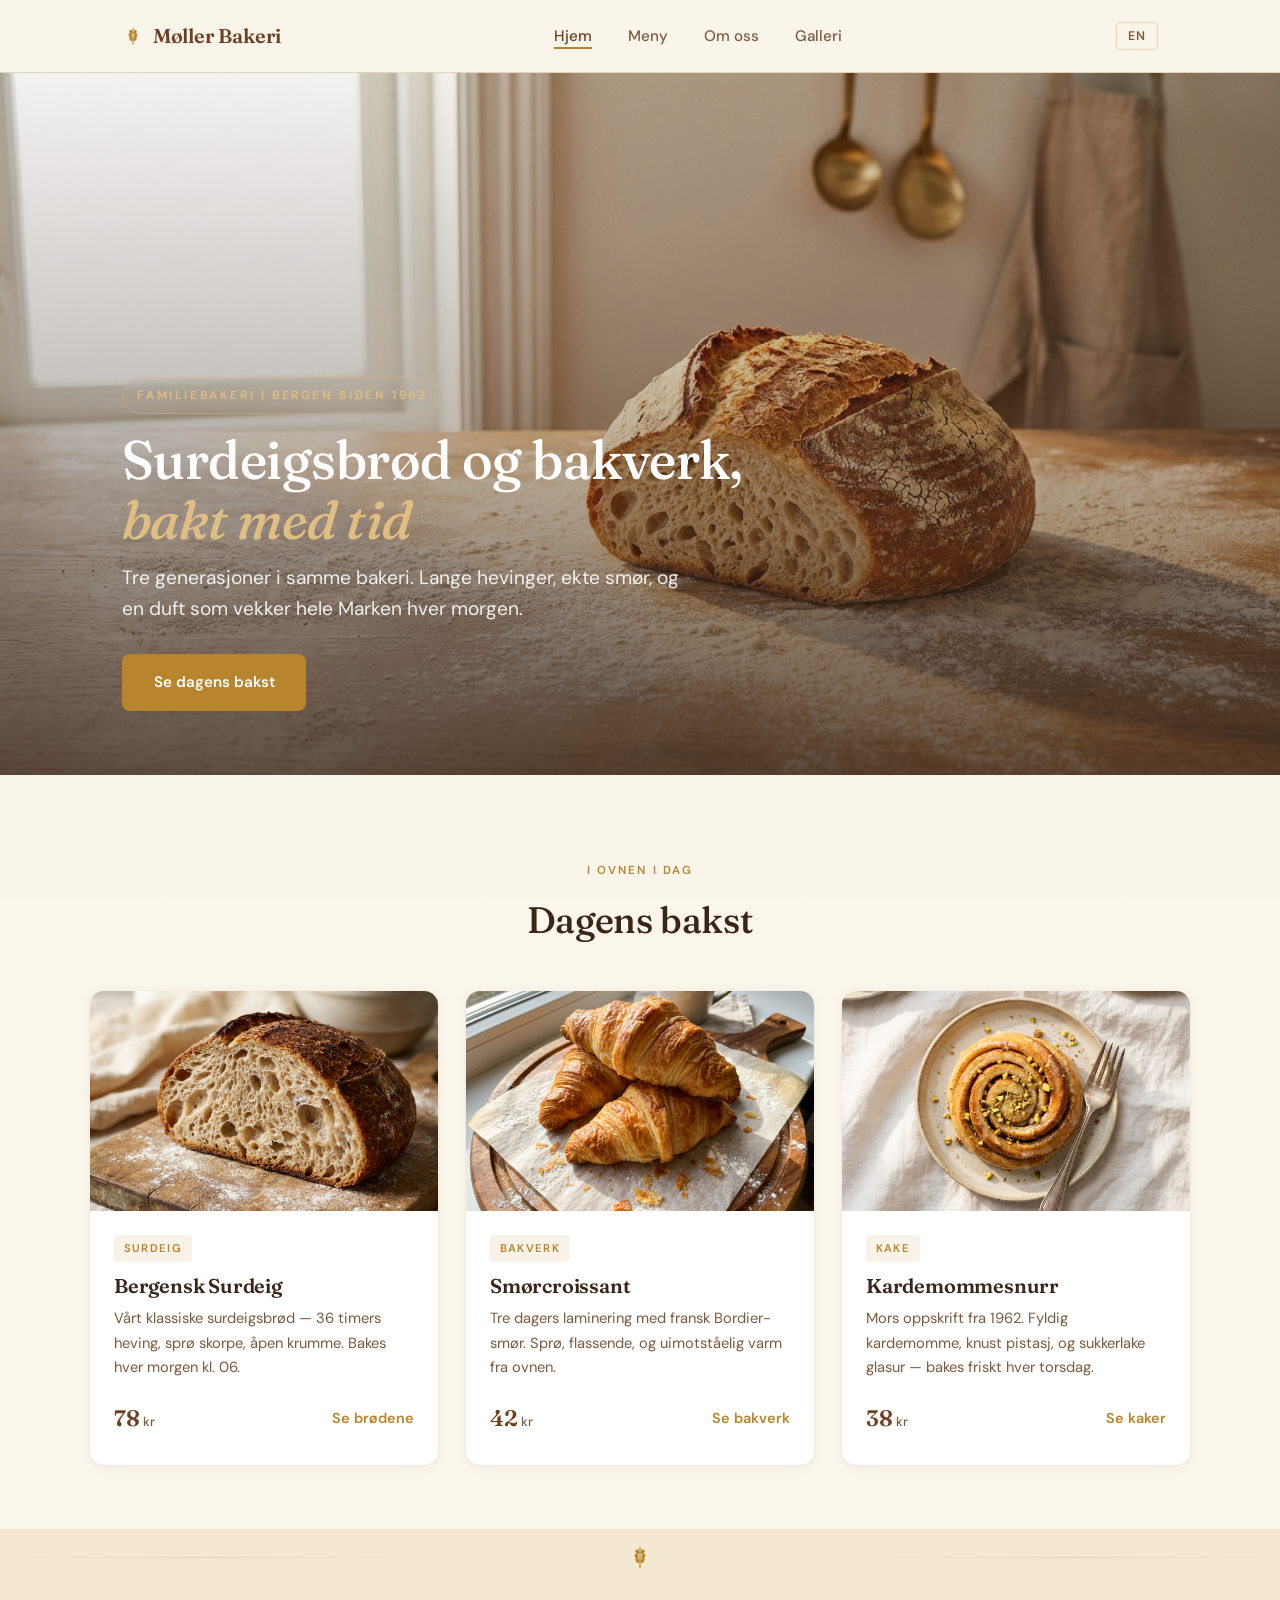
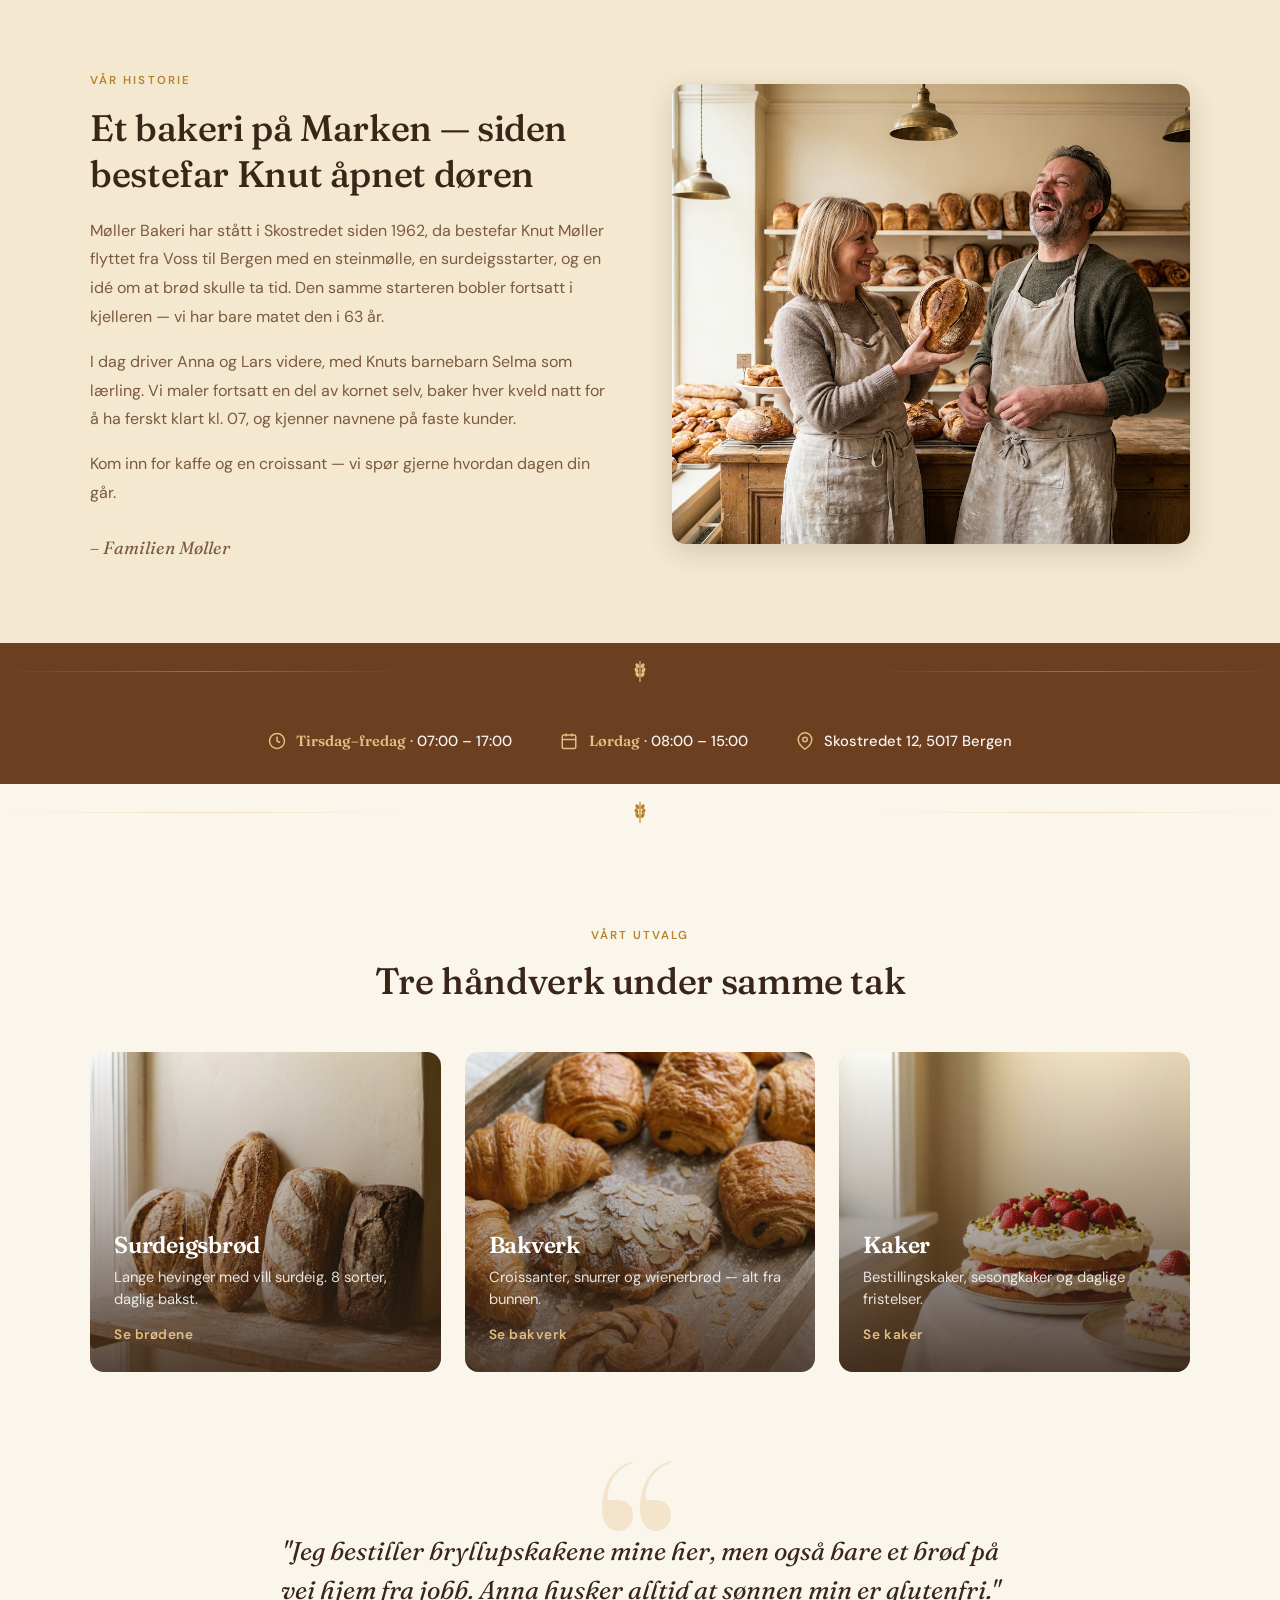
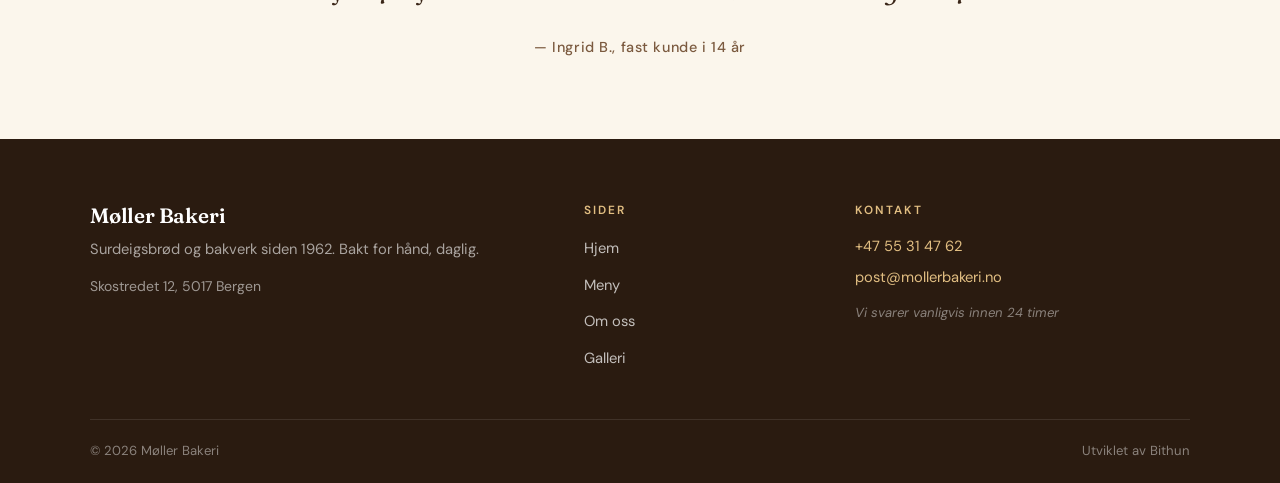
==== demo-bakeri-classic/index.html @ b65ed855 "chore(classic): comment out visitor-badge — premium-only feature Per review feedback: page-view coun" ====
<!DOCTYPE html>
<html lang="nb">
<head>
  <meta charset="UTF-8" />
  <meta name="viewport" content="width=device-width, initial-scale=1.0" />
  <title>Møller Bakeri — Surdeigsbrød og bakverk i Bergen</title>
  <meta name="description" content="Familiebakeri i Skostredet, Bergen siden 1962. Surdeigsbrød med 36 timers heving, croissanter med tre dagers laminering, og bestillingskaker." />

  <meta property="og:type"        content="website" />
  <meta property="og:title"       content="Møller Bakeri — Surdeigsbrød og bakverk i Bergen" />
  <meta property="og:description" content="Familiebakeri i Skostredet, Bergen siden 1962." />
  <meta property="og:image"       content="https://demo-bakeri-classic.vercel.app/assets/images/hero-bread.jpg" />
  <meta name="twitter:card"       content="summary_large_image" />

  <link rel="icon" type="image/svg+xml" href="favicon.svg" />

  <link rel="preconnect" href="https://fonts.googleapis.com" />
  <link rel="preconnect" href="https://fonts.gstatic.com" crossorigin />
  <link href="https://fonts.googleapis.com/css2?family=Fraunces:ital,opsz,wght@0,9..144,400;0,9..144,500;0,9..144,600;1,9..144,500&family=DM+Sans:wght@400;500;600;700&display=swap" rel="stylesheet" />

  <link rel="stylesheet" href="css/style.css" />
</head>
<body>

  <!-- === NAVIGATION === -->
  <nav class="nav" role="navigation" aria-label="Hovednavigasjon">
    <div class="nav-inner">
      <a href="index.html" class="nav-logo">
        <svg width="22" height="26" viewBox="0 0 32 32" aria-hidden="true">
          <path d="M16 5 L16 28" stroke="currentColor" stroke-width="1.6" stroke-linecap="round"/>
          <ellipse cx="13" cy="10" rx="2.2" ry="3.2" fill="currentColor" transform="rotate(-28 13 10)"/>
          <ellipse cx="19" cy="10" rx="2.2" ry="3.2" fill="currentColor" transform="rotate(28 19 10)"/>
          <ellipse cx="12" cy="15" rx="2.2" ry="3.2" fill="currentColor" transform="rotate(-28 12 15)"/>
          <ellipse cx="20" cy="15" rx="2.2" ry="3.2" fill="currentColor" transform="rotate(28 20 15)"/>
          <ellipse cx="13" cy="20" rx="2.2" ry="3.2" fill="currentColor" transform="rotate(-28 13 20)"/>
          <ellipse cx="19" cy="20" rx="2.2" ry="3.2" fill="currentColor" transform="rotate(28 19 20)"/>
        </svg>
        <span data-i18n="nav.logo">Møller Bakeri</span>
      </a>

      <ul class="nav-links" role="list">
        <li><a href="index.html"   data-i18n="nav.home">Hjem</a></li>
        <li><a href="menu.html"    data-i18n="nav.menu">Meny</a></li>
        <li><a href="about.html"   data-i18n="nav.about">Om oss</a></li>
        <li><a href="gallery.html" data-i18n="nav.gallery">Galleri</a></li>
      </ul>

      <div class="nav-right">
        <button type="button" class="lang-toggle" id="lang-toggle" aria-label="Bytt språk">EN</button>
        <button type="button" class="hamburger" id="hamburger" aria-label="Åpne meny" aria-expanded="false">
          <span></span><span></span><span></span>
        </button>
      </div>
    </div>
  </nav>

  <div class="mobile-menu" id="mobile-menu" role="dialog" aria-label="Navigasjonsmeny">
    <a href="index.html"   data-i18n="nav.home">Hjem</a>
    <a href="menu.html"    data-i18n="nav.menu">Meny</a>
    <a href="about.html"   data-i18n="nav.about">Om oss</a>
    <a href="gallery.html" data-i18n="nav.gallery">Galleri</a>
    <button type="button" class="lang-toggle" id="mobile-lang-toggle">EN</button>
  </div>

  <main>

    <!-- === HERO === -->
    <section class="hero" aria-label="Velkomstbilde">
      <div class="hero-bg" style="background-image: url('assets/images/hero-bread.jpg');" role="img">
        <img data-i18n="hero.img.alt" src="" alt="" style="display:none;" />
      </div>
      <div class="hero-overlay"></div>
      <div class="hero-content">
        <span class="hero-eyebrow" data-i18n="hero.eyebrow">Familiebakeri i Bergen siden 1962</span>
        <h1 data-i18n="hero.headline">Surdeigsbrød og bakverk, <em>bakt med tid</em></h1>
        <p data-i18n="hero.sub">Tre generasjoner i samme bakeri. Lange hevinger, ekte smør, og en duft som vekker hele Marken hver morgen.</p>
        <a href="menu.html" class="btn btn-accent" data-i18n="hero.cta">Se dagens bakst</a>
      </div>
    </section>

    <!-- === TODAY'S BAKE === -->
    <section class="todays-bake">
      <div class="todays-bake-inner">
        <div class="todays-bake-heading reveal">
          <span class="section-label" data-i18n="today.label">I ovnen i dag</span>
          <h2 data-i18n="today.heading">Dagens bakst</h2>
        </div>

        <div class="todays-grid reveal-stagger">
          <article class="bake-card reveal">
            <img class="bake-card-image" src="assets/images/today-sourdough.jpg" alt="" data-i18n="today1.title" loading="lazy" />
            <div class="bake-card-body">
              <span class="bake-card-tag" data-i18n="today1.tag">Surdeig</span>
              <h3 data-i18n="today1.title">Bergensk Surdeig</h3>
              <p data-i18n="today1.text">Vårt klassiske surdeigsbrød — 36 timers heving, sprø skorpe, åpen krumme.</p>
              <div class="bake-card-footer">
                <span class="bake-card-price"><span data-i18n="today1.price">78</span><small data-i18n="today.kr">kr</small></span>
                <a href="menu.html" class="text-link" data-i18n="cat1.link">Se brødene <span aria-hidden="true">→</span></a>
              </div>
            </div>
          </article>

          <article class="bake-card reveal">
            <img class="bake-card-image" src="assets/images/today-croissant.jpg" alt="" data-i18n="today2.title" loading="lazy" />
            <div class="bake-card-body">
              <span class="bake-card-tag" data-i18n="today2.tag">Bakverk</span>
              <h3 data-i18n="today2.title">Smørcroissant</h3>
              <p data-i18n="today2.text">Tre dagers laminering med fransk Bordier-smør. Sprø, flassende.</p>
              <div class="bake-card-footer">
                <span class="bake-card-price"><span data-i18n="today2.price">42</span><small data-i18n="today.kr">kr</small></span>
                <a href="menu.html" class="text-link" data-i18n="cat2.link">Se bakverk <span aria-hidden="true">→</span></a>
              </div>
            </div>
          </article>

          <article class="bake-card reveal">
            <img class="bake-card-image" src="assets/images/today-cardamom.jpg" alt="" data-i18n="today3.title" loading="lazy" />
            <div class="bake-card-body">
              <span class="bake-card-tag" data-i18n="today3.tag">Kake</span>
              <h3 data-i18n="today3.title">Kardemommesnurr</h3>
              <p data-i18n="today3.text">Mors oppskrift fra 1962. Knust pistasj, glasur, kun torsdager.</p>
              <div class="bake-card-footer">
                <span class="bake-card-price"><span data-i18n="today3.price">38</span><small data-i18n="today.kr">kr</small></span>
                <a href="menu.html" class="text-link" data-i18n="cat3.link">Se kaker <span aria-hidden="true">→</span></a>
              </div>
            </div>
          </article>
        </div>
      </div>
    </section>

    <!-- Flour-dust divider -->
    <div class="flour-divider on-alt" aria-hidden="true">
      <svg class="divider-icon" viewBox="0 0 32 32" fill="none">
        <path d="M16 5 L16 28" stroke="currentColor" stroke-width="1.4" stroke-linecap="round"/>
        <ellipse cx="13" cy="10" rx="2" ry="3" fill="currentColor" transform="rotate(-28 13 10)"/>
        <ellipse cx="19" cy="10" rx="2" ry="3" fill="currentColor" transform="rotate(28 19 10)"/>
        <ellipse cx="12" cy="15" rx="2" ry="3" fill="currentColor" transform="rotate(-28 12 15)"/>
        <ellipse cx="20" cy="15" rx="2" ry="3" fill="currentColor" transform="rotate(28 20 15)"/>
        <ellipse cx="13" cy="20" rx="2" ry="3" fill="currentColor" transform="rotate(-28 13 20)"/>
        <ellipse cx="19" cy="20" rx="2" ry="3" fill="currentColor" transform="rotate(28 19 20)"/>
      </svg>
    </div>

    <!-- === STORY === -->
    <section class="story-home">
      <div class="story-home-inner">
        <div class="story-home-text reveal">
          <span class="section-label" data-i18n="story.label">Vår historie</span>
          <h2 data-i18n="story.heading">Et bakeri på Marken — siden bestefar Knut åpnet døren</h2>
          <p data-i18n="story.p1">Møller Bakeri har stått i Skostredet siden 1962, da bestefar Knut Møller flyttet fra Voss til Bergen med en steinmølle, en surdeigsstarter, og en idé om at brød skulle ta tid.</p>
          <p data-i18n="story.p2">I dag driver Anna og Lars videre, med Knuts barnebarn Selma som lærling. Vi maler fortsatt en del av kornet selv og baker hver natt for å ha ferskt klart kl. 07.</p>
          <p data-i18n="story.p3">Kom inn for kaffe og en croissant — vi spør gjerne hvordan dagen din går.</p>
          <p class="story-signoff" data-i18n="story.signoff">– Familien Møller</p>
        </div>

        <div class="story-home-image reveal" style="transition-delay: 0.15s;">
          <img
            src="assets/images/story-counter.jpg"
            data-i18n="story.img.alt"
            alt="Anna Møller og Lars Møller bak disken i bakeriet"
            loading="lazy"
          />
        </div>
      </div>
    </section>

    <!-- Flour-dust divider into deep -->
    <div class="flour-divider on-deep" aria-hidden="true">
      <svg class="divider-icon" viewBox="0 0 32 32" fill="none">
        <path d="M16 5 L16 28" stroke="currentColor" stroke-width="1.4" stroke-linecap="round"/>
        <ellipse cx="13" cy="10" rx="2" ry="3" fill="currentColor" transform="rotate(-28 13 10)"/>
        <ellipse cx="19" cy="10" rx="2" ry="3" fill="currentColor" transform="rotate(28 19 10)"/>
        <ellipse cx="12" cy="15" rx="2" ry="3" fill="currentColor" transform="rotate(-28 12 15)"/>
        <ellipse cx="20" cy="15" rx="2" ry="3" fill="currentColor" transform="rotate(28 20 15)"/>
        <ellipse cx="13" cy="20" rx="2" ry="3" fill="currentColor" transform="rotate(-28 13 20)"/>
        <ellipse cx="19" cy="20" rx="2" ry="3" fill="currentColor" transform="rotate(28 19 20)"/>
      </svg>
    </div>

    <!-- === HOURS STRIP === -->
    <div class="hours-strip" role="region" aria-label="Åpningstider og adresse">
      <div class="hours-strip-inner">
        <div class="hours-item">
          <svg width="18" height="18" viewBox="0 0 24 24" fill="none" stroke="currentColor" stroke-width="2" aria-hidden="true">
            <circle cx="12" cy="12" r="10"/><polyline points="12 6 12 12 16 14"/>
          </svg>
          <span><strong data-i18n="hours.weekday">Tirsdag–fredag</strong> · <span data-i18n="hours.weekday.value">07:00 – 17:00</span></span>
        </div>
        <div class="hours-item">
          <svg width="18" height="18" viewBox="0 0 24 24" fill="none" stroke="currentColor" stroke-width="2" aria-hidden="true">
            <rect x="3" y="4" width="18" height="18" rx="2"/><line x1="16" y1="2" x2="16" y2="6"/><line x1="8" y1="2" x2="8" y2="6"/><line x1="3" y1="10" x2="21" y2="10"/>
          </svg>
          <span><strong data-i18n="hours.weekend">Lørdag</strong> · <span data-i18n="hours.weekend.value">08:00 – 15:00</span></span>
        </div>
        <div class="hours-item">
          <svg width="18" height="18" viewBox="0 0 24 24" fill="none" stroke="currentColor" stroke-width="2" aria-hidden="true">
            <path d="M21 10c0 7-9 13-9 13s-9-6-9-13a9 9 0 0 1 18 0z"/><circle cx="12" cy="10" r="3"/>
          </svg>
          <span data-i18n="hours.location">Skostredet 12, 5017 Bergen</span>
        </div>
      </div>
    </div>

    <!-- Flour-dust divider out of deep -->
    <div class="flour-divider on-deep" aria-hidden="true" style="background: var(--color-bg);">
      <svg class="divider-icon" viewBox="0 0 32 32" fill="none" style="color: var(--color-primary);">
        <path d="M16 5 L16 28" stroke="currentColor" stroke-width="1.4" stroke-linecap="round"/>
        <ellipse cx="13" cy="10" rx="2" ry="3" fill="currentColor" transform="rotate(-28 13 10)"/>
        <ellipse cx="19" cy="10" rx="2" ry="3" fill="currentColor" transform="rotate(28 19 10)"/>
        <ellipse cx="12" cy="15" rx="2" ry="3" fill="currentColor" transform="rotate(-28 12 15)"/>
        <ellipse cx="20" cy="15" rx="2" ry="3" fill="currentColor" transform="rotate(28 20 15)"/>
        <ellipse cx="13" cy="20" rx="2" ry="3" fill="currentColor" transform="rotate(-28 13 20)"/>
        <ellipse cx="19" cy="20" rx="2" ry="3" fill="currentColor" transform="rotate(28 19 20)"/>
      </svg>
    </div>

    <!-- === CATEGORIES PREVIEW === -->
    <section class="categories">
      <div class="categories-inner">
        <div class="categories-heading reveal">
          <span class="section-label" data-i18n="cat.label">Vårt utvalg</span>
          <h2 data-i18n="cat.heading">Tre håndverk under samme tak</h2>
        </div>

        <div class="categories-grid reveal-stagger">
          <a href="menu.html" class="category-card reveal">
            <img src="assets/images/cat-sourdough.jpg" alt="" data-i18n="cat1.title" loading="lazy" />
            <div class="category-card-overlay"></div>
            <div class="category-card-content">
              <h3 data-i18n="cat1.title">Surdeigsbrød</h3>
              <p data-i18n="cat1.text">Lange hevinger med vill surdeig. 8 sorter, daglig bakst.</p>
              <span class="category-card-link" data-i18n="cat1.link">Se brødene →</span>
            </div>
          </a>

          <a href="menu.html" class="category-card reveal">
            <img src="assets/images/cat-pastry.jpg" alt="" data-i18n="cat2.title" loading="lazy" />
            <div class="category-card-overlay"></div>
            <div class="category-card-content">
              <h3 data-i18n="cat2.title">Bakverk</h3>
              <p data-i18n="cat2.text">Croissanter, snurrer og wienerbrød — alt fra bunnen.</p>
              <span class="category-card-link" data-i18n="cat2.link">Se bakverk →</span>
            </div>
          </a>

          <a href="menu.html" class="category-card reveal">
            <img src="assets/images/cat-cake.jpg" alt="" data-i18n="cat3.title" loading="lazy" />
            <div class="category-card-overlay"></div>
            <div class="category-card-content">
              <h3 data-i18n="cat3.title">Kaker</h3>
              <p data-i18n="cat3.text">Bestillingskaker, sesongkaker og daglige fristelser.</p>
              <span class="category-card-link" data-i18n="cat3.link">Se kaker →</span>
            </div>
          </a>
        </div>
      </div>
    </section>

    <!-- === TESTIMONIAL === -->
    <section class="testimonial" aria-label="Kundeanmeldelse">
      <div class="testimonial-bg-quote" aria-hidden="true">&ldquo;</div>
      <div class="testimonial-inner reveal">
        <blockquote>
          <p class="testimonial-quote" data-i18n="testimonial.quote">"Jeg bestiller bryllupskakene mine her, men også bare et brød på vei hjem fra jobb."</p>
          <footer class="testimonial-author" data-i18n="testimonial.author">— Ingrid B., fast kunde i 14 år</footer>
        </blockquote>
      </div>
    </section>

  </main>

  <!-- === FOOTER === -->
  <footer class="footer" role="contentinfo">
    <div class="footer-inner">
      <div class="footer-brand">
        <h3 data-i18n="nav.logo">Møller Bakeri</h3>
        <p data-i18n="footer.tagline">Surdeigsbrød og bakverk siden 1962. Bakt for hånd, daglig.</p>
        <address class="footer-address" data-i18n="footer.address">Skostredet 12, 5017 Bergen</address>
      </div>

      <nav class="footer-links" aria-label="Sidelenker">
        <h4 data-i18n="footer.links">Sider</h4>
        <ul>
          <li><a href="index.html"   data-i18n="nav.home">Hjem</a></li>
          <li><a href="menu.html"    data-i18n="nav.menu">Meny</a></li>
          <li><a href="about.html"   data-i18n="nav.about">Om oss</a></li>
          <li><a href="gallery.html" data-i18n="nav.gallery">Galleri</a></li>
        </ul>
      </nav>

      <div class="footer-contact">
        <h4 data-i18n="footer.contact">Kontakt</h4>
        <p><a href="tel:+4755314762" data-i18n="footer.phone">+47 55 31 47 62</a></p>
        <p><a href="mailto:post@mollerbakeri.no" data-i18n="footer.email">post@mollerbakeri.no</a></p>
        <p class="response-note" data-i18n="footer.response">Vi svarer vanligvis innen 24 timer</p>
      </div>
    </div>

    <div class="footer-bottom">
      <span data-i18n="footer.copyright">© 2026 Møller Bakeri</span>
      <a href="#" data-i18n="footer.dev">Utviklet av Bithun</a>
      <!-- Visitor badge — premium-only feature. Uncomment to re-enable on a paid upsell.
      <img src="https://visitor-badge.laobi.icu/badge?page_id=demo-bakeri-classic.ibithun.com&left_color=%23333333&right_color=%23B8842B&left_text=Views" alt="Sidevisninger" />
      -->
    </div>
  </footer>

  <!-- === VIPPS MODAL === -->
  <div class="modal-backdrop" id="vipps-modal" role="dialog" aria-modal="true" aria-labelledby="modal-title">
    <div class="modal-box">
      <div class="modal-vipps-logo" aria-label="Vipps">
        <svg width="20" height="20" viewBox="0 0 20 20" fill="none" aria-hidden="true">
          <circle cx="10" cy="10" r="10" fill="white" opacity="0.25"/>
          <text x="10" y="14" text-anchor="middle" font-size="10" fill="white" font-family="sans-serif" font-weight="bold">V</text>
        </svg>
        Vipps
      </div>
      <h2 id="modal-title" data-i18n="modal.title">Dette er en demo</h2>
      <p data-i18n="modal.body1">Dette er en demo — Vipps-betaling aktiveres når din konto er satt opp.</p>
      <p>
        <span data-i18n="modal.body2">Kontakt oss for å se hvordan dette fungerer for ditt bakeri:</span>
        <a href="mailto:post@bakeridemo.no" data-i18n="modal.email">post@bakeridemo.no</a>
      </p>
      <button type="button" class="modal-close-btn" data-i18n="modal.close">Lukk</button>
    </div>
  </div>

  <script src="js/main.js"></script>

  <script>
    window.va = window.va || function () { (window.vaq = window.vaq || []).push(arguments); };
  </script>
  <script defer src="/_vercel/insights/script.js"></script>
</body>
</html>
---- demo-bakeri-classic/css/style.css ----
/* === CSS CUSTOM PROPERTIES === */
:root {
  --color-bg:           #FBF6EC;
  --color-bg-alt:       #F4E8D0;
  --color-bg-deep:      #ECDCBC;
  --color-text:         #3A2618;
  --color-text-light:   #7B5A3F;
  --color-primary:      #B8842B;
  --color-primary-dark: #8C5F1F;
  --color-accent:       #6B3F1F;
  --color-accent-light: #E1BE82;
  --color-white:        #FFFFFF;
  --color-border:       #E5D6BA;
  --color-card-bg:      #FFFFFF;

  --font-heading: 'Fraunces', serif;
  --font-body:    'DM Sans', sans-serif;

  --max-width: 1100px;
  --radius-card: 14px;
  --radius-btn:  8px;
  --shadow-card: 0 2px 12px rgba(58, 38, 24, 0.08);
  --shadow-card-hover: 0 8px 28px rgba(58, 38, 24, 0.16);
  --transition: 0.25s ease;
}

/* === RESET & BASE === */
*, *::before, *::after { box-sizing: border-box; margin: 0; padding: 0; }

html { scroll-behavior: smooth; }

body {
  font-family: var(--font-body);
  font-size: 1rem;
  line-height: 1.7;
  color: var(--color-text);
  background-color: var(--color-bg);
  -webkit-font-smoothing: antialiased;
}

/* Subtle paper / flour-grain texture */
body::before {
  content: '';
  position: fixed;
  inset: 0;
  background-image: url("data:image/svg+xml,%3Csvg xmlns='http://www.w3.org/2000/svg' width='320' height='320'%3E%3Cfilter id='n'%3E%3CfeTurbulence type='fractalNoise' baseFrequency='0.85' numOctaves='3' stitchTiles='stitch'/%3E%3CfeColorMatrix type='saturate' values='0'/%3E%3C/filter%3E%3Crect width='320' height='320' filter='url(%23n)' opacity='0.04'/%3E%3C/svg%3E");
  pointer-events: none;
  z-index: 9998;
}

img { max-width: 100%; height: auto; display: block; }
a { color: inherit; text-decoration: none; }
ul { list-style: none; }
button { cursor: pointer; border: none; background: none; font-family: var(--font-body); }

/* === TYPOGRAPHY === */
h1, h2, h3, h4 {
  font-family: var(--font-heading);
  line-height: 1.22;
  color: var(--color-text);
  font-variation-settings: "SOFT" 30, "WONK" 0;
  letter-spacing: -0.01em;
}

h1 { font-weight: 600; }
h2 { font-weight: 500; }
h3 { font-weight: 600; }

p { color: var(--color-text); }

.section-label {
  display: inline-block;
  font-family: var(--font-body);
  font-size: 0.72rem;
  font-weight: 600;
  letter-spacing: 0.18em;
  text-transform: uppercase;
  color: var(--color-primary);
  margin-bottom: 0.85rem;
}

.container {
  width: 100%;
  max-width: var(--max-width);
  margin: 0 auto;
  padding: 0 2rem;
}

/* === ANIMATIONS === */
@keyframes fadeUp {
  from { opacity: 0; transform: translateY(18px); }
  to   { opacity: 1; transform: translateY(0); }
}

.page-fade { animation: fadeUp 0.6s ease-out both; }

.reveal {
  opacity: 0;
  transform: translateY(20px);
  transition: opacity 0.6s ease-out, transform 0.6s ease-out;
}
.reveal.visible {
  opacity: 1;
  transform: translateY(0);
}

.reveal-stagger > *:nth-child(1) { transition-delay: 0s; }
.reveal-stagger > *:nth-child(2) { transition-delay: 0.1s; }
.reveal-stagger > *:nth-child(3) { transition-delay: 0.2s; }
.reveal-stagger > *:nth-child(4) { transition-delay: 0.3s; }
.reveal-stagger > *:nth-child(5) { transition-delay: 0.4s; }
.reveal-stagger > *:nth-child(6) { transition-delay: 0.5s; }

/* === NAVIGATION === */
.nav {
  position: sticky;
  top: 0;
  z-index: 1000;
  background: rgba(251, 246, 236, 0.92);
  backdrop-filter: blur(10px);
  -webkit-backdrop-filter: blur(10px);
  border-bottom: 1px solid var(--color-border);
  transition: box-shadow var(--transition);
}

.nav.scrolled {
  box-shadow: 0 2px 16px rgba(58, 38, 24, 0.08);
}

.nav-inner {
  max-width: var(--max-width);
  margin: 0 auto;
  padding: 0 2rem;
  height: 72px;
  display: flex;
  align-items: center;
  justify-content: space-between;
  gap: 2rem;
}

.nav-logo {
  font-family: var(--font-heading);
  font-weight: 600;
  font-size: 1.25rem;
  color: var(--color-accent);
  display: flex;
  align-items: center;
  gap: 0.55rem;
  flex-shrink: 0;
  letter-spacing: -0.01em;
}

.nav-logo svg { flex-shrink: 0; color: var(--color-primary); }

.nav-links {
  display: flex;
  align-items: center;
  gap: 2.25rem;
}

.nav-links a {
  font-family: var(--font-body);
  font-size: 0.95rem;
  font-weight: 500;
  color: var(--color-text-light);
  position: relative;
  padding-bottom: 3px;
  transition: color var(--transition);
}

.nav-links a::after {
  content: '';
  position: absolute;
  bottom: 0;
  left: 0;
  width: 0;
  height: 2px;
  background: var(--color-primary);
  transition: width var(--transition);
}

.nav-links a:hover,
.nav-links a.active {
  color: var(--color-accent);
}

.nav-links a:hover::after,
.nav-links a.active::after {
  width: 100%;
}

.nav-right {
  display: flex;
  align-items: center;
  gap: 1rem;
  flex-shrink: 0;
}

.lang-toggle {
  font-family: var(--font-body);
  font-size: 0.78rem;
  font-weight: 600;
  letter-spacing: 0.08em;
  color: var(--color-text-light);
  border: 1px solid var(--color-border);
  border-radius: 4px;
  padding: 0.32rem 0.7rem;
  transition: all var(--transition);
  background: transparent;
}

.lang-toggle:hover {
  color: var(--color-primary);
  border-color: var(--color-primary);
}

.hamburger {
  display: none;
  flex-direction: column;
  gap: 5px;
  padding: 6px;
  width: 40px;
  height: 40px;
  justify-content: center;
  align-items: center;
}

.hamburger span {
  display: block;
  width: 22px;
  height: 2px;
  background: var(--color-text);
  border-radius: 2px;
  transition: all 0.3s ease;
  transform-origin: center;
}

.hamburger.open span:nth-child(1) { transform: translateY(7px) rotate(45deg); }
.hamburger.open span:nth-child(2) { opacity: 0; transform: scaleX(0); }
.hamburger.open span:nth-child(3) { transform: translateY(-7px) rotate(-45deg); }

.mobile-menu {
  display: none;
  position: fixed;
  inset: 0;
  z-index: 999;
  background: var(--color-bg);
  transform: translateX(100%);
  transition: transform 0.35s cubic-bezier(0.4, 0, 0.2, 1);
  flex-direction: column;
  justify-content: center;
  align-items: center;
  gap: 2rem;
}

.mobile-menu.open { transform: translateX(0); }

.mobile-menu a {
  font-family: var(--font-heading);
  font-size: 1.9rem;
  font-weight: 500;
  color: var(--color-text);
  transition: color var(--transition);
}

.mobile-menu a:hover { color: var(--color-primary); }

.mobile-menu .lang-toggle {
  font-size: 1rem;
  padding: 0.5rem 1.2rem;
  margin-top: 1rem;
}

/* === HERO SECTION === */
.hero {
  position: relative;
  height: 78vh;
  min-height: 480px;
  max-height: 720px;
  overflow: hidden;
  display: flex;
  align-items: flex-end;
}

.hero-bg {
  position: absolute;
  inset: 0;
  background-size: cover;
  background-position: center 50%;
  background-repeat: no-repeat;
}

.hero-overlay {
  position: absolute;
  inset: 0;
  background: linear-gradient(to top, rgba(58, 38, 24, 0.78) 0%, rgba(58, 38, 24, 0.30) 50%, rgba(58, 38, 24, 0.05) 100%);
}

.hero-content {
  position: relative;
  z-index: 1;
  padding: 3rem 2rem 4rem;
  max-width: var(--max-width);
  margin: 0 auto;
  width: 100%;
}

.hero-eyebrow {
  display: inline-block;
  font-family: var(--font-body);
  font-size: 0.74rem;
  font-weight: 600;
  letter-spacing: 0.22em;
  text-transform: uppercase;
  color: var(--color-accent-light);
  margin-bottom: 1rem;
  padding: 0.45rem 0.9rem;
  border: 1px solid rgba(225, 190, 130, 0.4);
  border-radius: 999px;
  backdrop-filter: blur(4px);
}

.hero-content h1 {
  font-size: clamp(2.2rem, 5vw, 3.4rem);
  color: var(--color-white);
  max-width: 720px;
  margin-bottom: 0.85rem;
  font-weight: 500;
  line-height: 1.1;
}

.hero-content h1 em {
  font-style: italic;
  color: var(--color-accent-light);
  font-family: var(--font-heading);
}

.hero-content p {
  font-size: clamp(1rem, 2vw, 1.2rem);
  color: rgba(255, 255, 255, 0.9);
  max-width: 560px;
  margin-bottom: 1.85rem;
  line-height: 1.6;
}

/* === BUTTONS === */
.btn {
  display: inline-flex;
  align-items: center;
  gap: 0.5rem;
  padding: 0.85rem 1.85rem;
  border-radius: var(--radius-btn);
  font-family: var(--font-body);
  font-weight: 600;
  font-size: 0.95rem;
  transition: all var(--transition);
  text-decoration: none;
  border: 2px solid transparent;
  cursor: pointer;
}

.btn-accent {
  background: var(--color-primary);
  color: var(--color-white);
}

.btn-accent:hover {
  background: var(--color-primary-dark);
  transform: translateY(-2px);
  box-shadow: 0 6px 18px rgba(184, 132, 43, 0.4);
}

.btn-primary {
  background: var(--color-accent);
  color: var(--color-white);
  width: 100%;
  justify-content: center;
}

.btn-primary:hover {
  background: #4F2D14;
  transform: translateY(-2px);
  box-shadow: 0 4px 16px rgba(107, 63, 31, 0.35);
}

.btn-outline {
  background: transparent;
  color: var(--color-accent);
  border-color: var(--color-accent);
}

.btn-outline:hover {
  background: var(--color-accent);
  color: var(--color-white);
  transform: translateY(-2px);
}

.text-link {
  font-size: 0.9rem;
  font-weight: 600;
  color: var(--color-primary);
  display: inline-flex;
  align-items: center;
  gap: 0.3rem;
  transition: gap var(--transition), color var(--transition);
}

.text-link:hover { gap: 0.55rem; color: var(--color-primary-dark); }

/* === FLOUR-DUST DIVIDER === */
.flour-divider {
  position: relative;
  height: 56px;
  background: var(--color-bg);
  display: flex;
  align-items: center;
  justify-content: center;
}

.flour-divider.on-alt { background: var(--color-bg-alt); }
.flour-divider.on-deep { background: var(--color-accent); }

.flour-divider::before,
.flour-divider::after {
  content: '';
  position: absolute;
  top: 50%;
  width: 32%;
  height: 1px;
  background: linear-gradient(to right, transparent, var(--color-border) 50%, transparent);
}

.flour-divider.on-deep::before,
.flour-divider.on-deep::after {
  background: linear-gradient(to right, transparent, rgba(225, 190, 130, 0.4) 50%, transparent);
}

.flour-divider::before { left: 0; }
.flour-divider::after  { right: 0; }

.flour-divider .divider-icon {
  width: 28px;
  height: 28px;
  color: var(--color-primary);
  position: relative;
  z-index: 1;
}

.flour-divider.on-deep .divider-icon { color: var(--color-accent-light); }

/* tiny scattered flour dots */
.flour-divider .flour-dots {
  position: absolute;
  inset: 0;
  pointer-events: none;
  opacity: 0.35;
}

/* === TODAY'S BAKE === */
.todays-bake {
  padding: 5rem 2rem 4rem;
  background: var(--color-bg);
}

.todays-bake-inner {
  max-width: var(--max-width);
  margin: 0 auto;
}

.todays-bake-heading {
  text-align: center;
  margin-bottom: 3rem;
}

.todays-bake-heading h2 {
  font-size: clamp(1.7rem, 3vw, 2.3rem);
  margin-top: 0.25rem;
}

.todays-grid {
  display: grid;
  grid-template-columns: repeat(3, 1fr);
  gap: 1.75rem;
}

.bake-card {
  background: var(--color-card-bg);
  border-radius: var(--radius-card);
  overflow: hidden;
  box-shadow: var(--shadow-card);
  transition: box-shadow var(--transition), transform var(--transition);
  display: flex;
  flex-direction: column;
}

.bake-card:hover {
  box-shadow: var(--shadow-card-hover);
  transform: translateY(-4px);
}

.bake-card-image {
  width: 100%;
  height: 220px;
  object-fit: cover;
  filter: saturate(1.02) contrast(1.02);
}

.bake-card-body {
  padding: 1.5rem 1.5rem 1.75rem;
  flex: 1;
  display: flex;
  flex-direction: column;
}

.bake-card-tag {
  display: inline-block;
  align-self: flex-start;
  font-size: 0.7rem;
  font-weight: 600;
  letter-spacing: 0.12em;
  text-transform: uppercase;
  color: var(--color-primary);
  background: rgba(184, 132, 43, 0.1);
  padding: 0.25rem 0.6rem;
  border-radius: 4px;
  margin-bottom: 0.75rem;
}

.bake-card h3 {
  font-size: 1.25rem;
  margin-bottom: 0.5rem;
  font-weight: 600;
}

.bake-card p {
  font-size: 0.92rem;
  color: var(--color-text-light);
  line-height: 1.65;
  margin-bottom: 1.25rem;
  flex: 1;
}

.bake-card-footer {
  display: flex;
  align-items: center;
  justify-content: space-between;
  gap: 1rem;
}

.bake-card-price {
  font-family: var(--font-heading);
  font-size: 1.4rem;
  font-weight: 600;
  color: var(--color-accent);
}

.bake-card-price small {
  font-family: var(--font-body);
  font-size: 0.8rem;
  font-weight: 500;
  color: var(--color-text-light);
  margin-left: 0.2rem;
}

/* === STORY SECTION (home) === */
.story-home {
  padding: 5rem 2rem;
  background: var(--color-bg-alt);
}

.story-home-inner {
  max-width: var(--max-width);
  margin: 0 auto;
  display: grid;
  grid-template-columns: 1fr 1fr;
  gap: 4rem;
  align-items: center;
}

.story-home-text h2 {
  font-size: clamp(1.7rem, 3vw, 2.3rem);
  margin-bottom: 1.25rem;
  line-height: 1.25;
}

.story-home-text p {
  color: var(--color-text-light);
  margin-bottom: 1rem;
  line-height: 1.8;
}

.story-home-text p:last-of-type { margin-bottom: 0; }

.story-signoff {
  margin-top: 1.5rem;
  font-family: var(--font-heading);
  font-style: italic;
  font-size: 1.1rem;
  color: var(--color-primary);
}

.story-home-image img {
  border-radius: var(--radius-card);
  box-shadow: var(--shadow-card-hover);
  width: 100%;
  height: 460px;
  object-fit: cover;
}

/* === HOURS STRIP === */
.hours-strip {
  background: var(--color-accent);
  padding: 1.85rem 2rem;
}

.hours-strip-inner {
  max-width: var(--max-width);
  margin: 0 auto;
  display: flex;
  align-items: center;
  justify-content: center;
  gap: 3rem;
  flex-wrap: wrap;
}

.hours-item {
  display: flex;
  align-items: center;
  gap: 0.65rem;
  color: rgba(255, 255, 255, 0.94);
  font-size: 0.92rem;
  font-weight: 500;
}

.hours-item strong {
  font-weight: 600;
  color: var(--color-accent-light);
  font-family: var(--font-heading);
}

.hours-item svg {
  color: var(--color-accent-light);
  flex-shrink: 0;
}

/* === TESTIMONIAL === */
.testimonial {
  padding: 5rem 2rem;
  background: var(--color-bg);
  text-align: center;
  position: relative;
  overflow: hidden;
}

.testimonial-bg-quote {
  position: absolute;
  top: 50%;
  left: 50%;
  transform: translate(-50%, -55%);
  font-family: var(--font-heading);
  font-size: 18rem;
  line-height: 1;
  color: var(--color-accent-light);
  opacity: 0.3;
  pointer-events: none;
  user-select: none;
  z-index: 0;
}

.testimonial-inner {
  position: relative;
  z-index: 1;
  max-width: 720px;
  margin: 0 auto;
}

.testimonial-quote {
  font-family: var(--font-heading);
  font-style: italic;
  font-size: clamp(1.2rem, 2.5vw, 1.6rem);
  line-height: 1.55;
  color: var(--color-text);
  margin-bottom: 1.5rem;
  font-weight: 400;
}

.testimonial-author {
  font-size: 0.9rem;
  font-weight: 500;
  color: var(--color-text-light);
  letter-spacing: 0.04em;
}

/* === CATEGORY PREVIEW (home) === */
.categories {
  padding: 5rem 2rem;
  background: var(--color-bg);
}

.categories-inner {
  max-width: var(--max-width);
  margin: 0 auto;
}

.categories-heading {
  text-align: center;
  margin-bottom: 3rem;
}

.categories-heading h2 {
  font-size: clamp(1.7rem, 3vw, 2.3rem);
}

.categories-grid {
  display: grid;
  grid-template-columns: repeat(3, 1fr);
  gap: 1.5rem;
}

.category-card {
  position: relative;
  border-radius: var(--radius-card);
  overflow: hidden;
  height: 320px;
  cursor: pointer;
  transition: transform var(--transition);
}

.category-card:hover { transform: translateY(-4px); }

.category-card img {
  width: 100%;
  height: 100%;
  object-fit: cover;
  transition: transform 0.6s ease;
}

.category-card:hover img { transform: scale(1.06); }

.category-card-overlay {
  position: absolute;
  inset: 0;
  background: linear-gradient(to top, rgba(58, 38, 24, 0.85) 0%, rgba(58, 38, 24, 0.35) 50%, transparent 100%);
}

.category-card-content {
  position: absolute;
  bottom: 1.5rem;
  left: 1.5rem;
  right: 1.5rem;
  z-index: 1;
}

.category-card-content h3 {
  font-size: 1.45rem;
  color: var(--color-white);
  margin-bottom: 0.4rem;
  font-weight: 600;
}

.category-card-content p {
  font-size: 0.92rem;
  color: rgba(255, 255, 255, 0.85);
  margin-bottom: 0.65rem;
  line-height: 1.5;
}

.category-card-link {
  display: inline-flex;
  align-items: center;
  gap: 0.35rem;
  font-size: 0.85rem;
  font-weight: 600;
  color: var(--color-accent-light);
  letter-spacing: 0.04em;
  transition: gap var(--transition);
}

.category-card:hover .category-card-link { gap: 0.6rem; }

/* === FOOTER === */
.footer {
  background: #2A1B10;
  color: rgba(255, 255, 255, 0.78);
  padding: 4rem 2rem 0;
}

.footer-inner {
  max-width: var(--max-width);
  margin: 0 auto;
  display: grid;
  grid-template-columns: 2fr 1fr 1.5fr;
  gap: 3rem;
  padding-bottom: 3rem;
}

.footer-brand h3 {
  font-family: var(--font-heading);
  font-size: 1.3rem;
  color: var(--color-white);
  margin-bottom: 0.5rem;
  font-weight: 600;
}

.footer-brand p {
  color: rgba(255, 255, 255, 0.6);
  font-size: 0.92rem;
  line-height: 1.65;
}

.footer-address {
  margin-top: 0.9rem;
  font-size: 0.875rem;
  color: rgba(255, 255, 255, 0.55);
  font-style: normal;
}

.footer-links h4,
.footer-contact h4 {
  font-family: var(--font-body);
  font-size: 0.74rem;
  font-weight: 600;
  letter-spacing: 0.16em;
  text-transform: uppercase;
  color: var(--color-accent-light);
  margin-bottom: 1rem;
}

.footer-links ul {
  display: flex;
  flex-direction: column;
  gap: 0.6rem;
}

.footer-links a {
  color: rgba(255, 255, 255, 0.72);
  font-size: 0.92rem;
  transition: color var(--transition);
}

.footer-links a:hover { color: var(--color-accent-light); }

.footer-contact p {
  color: rgba(255, 255, 255, 0.72);
  font-size: 0.92rem;
  margin-bottom: 0.4rem;
}

.footer-contact a {
  color: var(--color-accent-light);
  transition: color var(--transition);
}

.footer-contact a:hover { color: var(--color-white); }

.footer-contact .response-note {
  margin-top: 0.75rem;
  font-size: 0.82rem;
  color: rgba(255, 255, 255, 0.45);
  font-style: italic;
}

.footer-bottom {
  border-top: 1px solid rgba(255, 255, 255, 0.1);
  padding: 1.25rem 0;
  display: flex;
  align-items: center;
  justify-content: space-between;
  max-width: var(--max-width);
  margin: 0 auto;
  gap: 1rem;
  flex-wrap: wrap;
}

.footer-bottom span,
.footer-bottom a {
  font-size: 0.82rem;
  color: rgba(255, 255, 255, 0.45);
}

.footer-bottom a:hover { color: rgba(255, 255, 255, 0.8); }

/* === PAGE BANNER === */
.page-banner {
  position: relative;
  height: 32vh;
  min-height: 220px;
  max-height: 340px;
  display: flex;
  align-items: flex-end;
  overflow: hidden;
}

.page-banner-bg {
  position: absolute;
  inset: 0;
  background-size: cover;
  background-position: center 55%;
}

.page-banner-overlay {
  position: absolute;
  inset: 0;
  background: linear-gradient(to top, rgba(58, 38, 24, 0.78) 0%, rgba(58, 38, 24, 0.3) 100%);
}

.page-banner-content {
  position: relative;
  z-index: 1;
  padding: 2rem 2rem 2.5rem;
  max-width: var(--max-width);
  margin: 0 auto;
  width: 100%;
}

.page-banner-content h1 {
  font-size: clamp(1.8rem, 3.8vw, 2.6rem);
  color: var(--color-white);
  margin-bottom: 0.4rem;
  font-weight: 500;
}

.page-banner-content p {
  color: rgba(255, 255, 255, 0.85);
  font-size: 1.05rem;
  max-width: 600px;
}

/* === MENU PAGE === */
.menu-section {
  padding: 5rem 2rem;
  background: var(--color-bg);
}

.menu-section.alt { background: var(--color-bg-alt); }

.menu-section-inner {
  max-width: var(--max-width);
  margin: 0 auto;
}

.section-heading {
  margin-bottom: 3rem;
}

.section-heading.center { text-align: center; }

.section-heading h2 {
  font-size: clamp(1.6rem, 3vw, 2.1rem);
  margin-top: 0.25rem;
}

.section-heading p {
  margin-top: 0.6rem;
  color: var(--color-text-light);
  max-width: 580px;
}

.section-heading.center p { margin-left: auto; margin-right: auto; }

.menu-grid {
  display: grid;
  grid-template-columns: repeat(2, 1fr);
  gap: 1.5rem;
}

.menu-item {
  background: var(--color-card-bg);
  border: 1px solid var(--color-border);
  border-radius: var(--radius-card);
  padding: 1.5rem;
  display: flex;
  gap: 1.25rem;
  transition: box-shadow var(--transition), transform var(--transition);
}

.menu-item:hover {
  box-shadow: var(--shadow-card-hover);
  transform: translateY(-3px);
}

.menu-item-image {
  width: 110px;
  height: 110px;
  border-radius: 10px;
  object-fit: cover;
  flex-shrink: 0;
}

.menu-item-body {
  flex: 1;
  display: flex;
  flex-direction: column;
}

.menu-item-head {
  display: flex;
  justify-content: space-between;
  align-items: baseline;
  gap: 0.75rem;
  margin-bottom: 0.4rem;
}

.menu-item h3 {
  font-size: 1.1rem;
  font-weight: 600;
}

.menu-item-price {
  font-family: var(--font-heading);
  font-size: 1.1rem;
  font-weight: 600;
  color: var(--color-primary);
  white-space: nowrap;
}

.menu-item p {
  font-size: 0.88rem;
  color: var(--color-text-light);
  line-height: 1.55;
  margin-bottom: 0.85rem;
  flex: 1;
}

.menu-item-tags {
  display: flex;
  gap: 0.4rem;
  flex-wrap: wrap;
  margin-bottom: 0.85rem;
}

.menu-item-tag {
  font-size: 0.7rem;
  font-weight: 500;
  letter-spacing: 0.08em;
  text-transform: uppercase;
  color: var(--color-text-light);
  background: var(--color-bg-alt);
  padding: 0.2rem 0.5rem;
  border-radius: 4px;
}

.menu-item-tag.signature {
  color: var(--color-primary);
  background: rgba(184, 132, 43, 0.12);
}

.menu-item .preorder-link {
  font-size: 0.85rem;
  font-weight: 600;
  color: var(--color-accent);
  align-self: flex-start;
  cursor: pointer;
  background: none;
  border: none;
  padding: 0;
  transition: color var(--transition);
}

.menu-item .preorder-link:hover { color: var(--color-primary); }

/* === FAQ === */
.faq-section {
  padding: 5rem 2rem;
  background: var(--color-bg);
}

.faq-inner {
  max-width: 760px;
  margin: 0 auto;
}

.faq-list { margin-top: 2.5rem; }

.faq-item { border-bottom: 1px solid var(--color-border); }

.faq-item:first-child { border-top: 1px solid var(--color-border); }

.faq-question {
  width: 100%;
  display: flex;
  align-items: center;
  justify-content: space-between;
  gap: 1rem;
  padding: 1.3rem 0;
  text-align: left;
  font-family: var(--font-body);
  font-size: 1.02rem;
  font-weight: 500;
  color: var(--color-text);
  background: transparent;
  border: none;
  cursor: pointer;
  transition: color var(--transition);
}

.faq-question:hover { color: var(--color-primary); }

.faq-icon {
  flex-shrink: 0;
  width: 20px;
  height: 20px;
  color: var(--color-text-light);
  transition: transform var(--transition);
}

.faq-item.open .faq-icon { transform: rotate(45deg); }
.faq-item.open .faq-question { color: var(--color-primary); }

.faq-answer {
  max-height: 0;
  overflow: hidden;
  transition: max-height 0.35s ease-out;
}

.faq-answer-inner {
  padding: 0 0 1.3rem;
  color: var(--color-text-light);
  line-height: 1.75;
  font-size: 0.95rem;
}

/* === VIPPS MODAL === */
.modal-backdrop {
  position: fixed;
  inset: 0;
  background: rgba(58, 38, 24, 0.7);
  z-index: 2000;
  display: flex;
  align-items: center;
  justify-content: center;
  padding: 2rem;
  opacity: 0;
  pointer-events: none;
  transition: opacity 0.25s ease;
}

.modal-backdrop.open {
  opacity: 1;
  pointer-events: all;
}

.modal-box {
  background: var(--color-white);
  border-radius: 16px;
  padding: 2.5rem;
  max-width: 440px;
  width: 100%;
  text-align: center;
  transform: translateY(20px) scale(0.97);
  transition: transform 0.3s cubic-bezier(0.34, 1.56, 0.64, 1), opacity 0.25s ease;
  opacity: 0;
  box-shadow: 0 20px 60px rgba(58, 38, 24, 0.3);
}

.modal-backdrop.open .modal-box {
  transform: translateY(0) scale(1);
  opacity: 1;
}

.modal-vipps-logo {
  display: inline-flex;
  align-items: center;
  gap: 0.4rem;
  background: #FF5B24;
  color: white;
  font-weight: 700;
  font-size: 1.3rem;
  padding: 0.5rem 1.25rem;
  border-radius: 8px;
  letter-spacing: -0.02em;
  margin-bottom: 1.5rem;
}

.modal-box h2 {
  font-size: 1.4rem;
  margin-bottom: 0.75rem;
  font-weight: 600;
}

.modal-box p {
  color: var(--color-text-light);
  font-size: 0.95rem;
  line-height: 1.7;
  margin-bottom: 1rem;
}

.modal-box p:last-of-type { margin-bottom: 1.75rem; }

.modal-box a {
  color: var(--color-primary);
  text-decoration: underline;
}

.modal-close-btn {
  background: var(--color-accent);
  color: var(--color-white);
  border: none;
  padding: 0.85rem 2.5rem;
  border-radius: var(--radius-btn);
  font-size: 1rem;
  font-weight: 600;
  cursor: pointer;
  transition: background var(--transition);
  font-family: var(--font-body);
}

.modal-close-btn:hover { background: #4F2D14; }

/* === ABOUT PAGE === */
.story-section {
  padding: 5rem 2rem;
  background: var(--color-bg);
}

.story-inner {
  max-width: 760px;
  margin: 0 auto;
  text-align: center;
}

.story-inner h2 {
  font-size: clamp(1.6rem, 3vw, 2.1rem);
  margin-bottom: 2rem;
}

.story-text p {
  color: var(--color-text-light);
  line-height: 1.85;
  margin-bottom: 1.25rem;
  font-size: 1.05rem;
}

.story-text p:first-child::first-line {
  font-family: var(--font-heading);
  font-size: 1.2rem;
  font-weight: 500;
}

.photo-grid-section {
  padding: 0 2rem 5rem;
  background: var(--color-bg);
}

.photo-grid-inner {
  max-width: var(--max-width);
  margin: 0 auto;
}

.photo-grid {
  display: grid;
  grid-template-columns: 3fr 2fr;
  grid-template-rows: auto auto;
  gap: 1rem;
}

.photo-grid-item {
  overflow: hidden;
  border-radius: var(--radius-card);
  box-shadow: var(--shadow-card);
}

.photo-grid-item img {
  width: 100%;
  height: 100%;
  object-fit: cover;
  transition: transform 0.5s ease;
}

.photo-grid-item:hover img { transform: scale(1.04); }

.photo-grid-item.large { grid-row: 1 / 2; height: 360px; }
.photo-grid-item.small-top,
.photo-grid-item.small-bottom { height: 172px; }
.photo-grid-item.wide { grid-column: 1 / -1; height: 280px; }

.bakers-section {
  padding: 5rem 2rem;
  background: var(--color-bg-alt);
}

.bakers-inner {
  max-width: var(--max-width);
  margin: 0 auto;
}

.bakers-grid {
  display: grid;
  grid-template-columns: repeat(3, 1fr);
  gap: 2rem;
  margin-top: 3rem;
}

.baker-card {
  text-align: center;
}

.baker-photo {
  width: 180px;
  height: 180px;
  border-radius: 50%;
  object-fit: cover;
  margin: 0 auto 1.25rem;
  border: 4px solid var(--color-white);
  box-shadow: var(--shadow-card-hover);
}

.baker-card h3 {
  font-size: 1.2rem;
  margin-bottom: 0.25rem;
  font-weight: 600;
}

.baker-role {
  font-size: 0.8rem;
  font-weight: 600;
  letter-spacing: 0.12em;
  text-transform: uppercase;
  color: var(--color-primary);
  margin-bottom: 0.85rem;
}

.baker-card p {
  font-size: 0.92rem;
  color: var(--color-text-light);
  line-height: 1.7;
}

.values-section {
  padding: 5rem 2rem;
  background: var(--color-bg);
}

.values-inner {
  max-width: var(--max-width);
  margin: 0 auto;
  text-align: center;
}

.values-inner > h2 {
  font-size: clamp(1.6rem, 3vw, 2.1rem);
  margin-bottom: 0.5rem;
}

.values-grid {
  display: grid;
  grid-template-columns: repeat(3, 1fr);
  gap: 2rem;
  margin-top: 3rem;
}

.value-block {
  padding: 2rem 1.5rem;
}

.value-icon {
  width: 46px;
  height: 46px;
  color: var(--color-primary);
  margin: 0 auto 1rem;
}

.value-block h3 {
  font-size: 1.1rem;
  margin-bottom: 0.6rem;
  font-weight: 600;
}

.value-block p {
  font-size: 0.92rem;
  color: var(--color-text-light);
  line-height: 1.7;
}

/* === GALLERY PAGE === */
.gallery-grid-section {
  padding: 4rem 2rem 5rem;
  background: var(--color-bg);
}

.gallery-grid-inner {
  max-width: var(--max-width);
  margin: 0 auto;
}

.gallery-grid {
  columns: 3;
  column-gap: 12px;
}

.gallery-item {
  break-inside: avoid;
  margin-bottom: 12px;
  border-radius: 10px;
  overflow: hidden;
  cursor: pointer;
  position: relative;
}

.gallery-item img {
  width: 100%;
  display: block;
  border-radius: 10px;
  transition: transform 0.4s ease, filter 0.4s ease;
}

.gallery-item:hover img {
  transform: scale(1.04);
  filter: saturate(1.06);
}

.gallery-item::after {
  content: '';
  position: absolute;
  inset: 0;
  background: rgba(58, 38, 24, 0);
  border-radius: 10px;
  transition: background 0.3s ease;
  pointer-events: none;
}

.gallery-item:hover::after { background: rgba(58, 38, 24, 0.12); }

/* Lightbox */
.lightbox {
  position: fixed;
  inset: 0;
  background: rgba(20, 12, 6, 0.95);
  z-index: 3000;
  display: flex;
  align-items: center;
  justify-content: center;
  opacity: 0;
  pointer-events: none;
  transition: opacity 0.25s ease;
}

.lightbox.open { opacity: 1; pointer-events: all; }

.lightbox-img-wrap {
  max-width: 90vw;
  max-height: 85vh;
  position: relative;
}

.lightbox-img-wrap img {
  max-width: 90vw;
  max-height: 85vh;
  border-radius: 8px;
  object-fit: contain;
  box-shadow: 0 20px 60px rgba(0, 0, 0, 0.6);
}

.lightbox-close,
.lightbox-prev,
.lightbox-next {
  position: fixed;
  width: 46px;
  height: 46px;
  background: rgba(255, 255, 255, 0.12);
  border-radius: 50%;
  display: flex;
  align-items: center;
  justify-content: center;
  color: white;
  cursor: pointer;
  transition: background var(--transition);
  border: none;
}

.lightbox-close { top: 1.5rem; right: 1.5rem; font-size: 1.4rem; line-height: 1; }
.lightbox-prev { left: 1.5rem; top: 50%; transform: translateY(-50%); }
.lightbox-next { right: 1.5rem; top: 50%; transform: translateY(-50%); }

.lightbox-close:hover,
.lightbox-prev:hover,
.lightbox-next:hover { background: rgba(255, 255, 255, 0.25); }

.lightbox-caption {
  position: fixed;
  bottom: 1.5rem;
  left: 50%;
  transform: translateX(-50%);
  color: rgba(255, 255, 255, 0.65);
  font-size: 0.875rem;
  font-style: italic;
  text-align: center;
  white-space: nowrap;
  font-family: var(--font-body);
}

/* === 404 PAGE === */
.not-found {
  min-height: 60vh;
  display: flex;
  align-items: center;
  justify-content: center;
  text-align: center;
  padding: 5rem 2rem;
}

.not-found-inner h1 {
  font-size: clamp(3.5rem, 9vw, 6rem);
  color: var(--color-accent-light);
  margin-bottom: 0;
  line-height: 1;
  font-weight: 600;
}

.not-found-inner h2 {
  font-size: clamp(1.4rem, 3vw, 2rem);
  margin-bottom: 1rem;
  color: var(--color-text);
  font-weight: 500;
}

.not-found-inner p {
  color: var(--color-text-light);
  margin-bottom: 2rem;
  font-size: 1.05rem;
  font-style: italic;
}

/* === RESPONSIVE === */
@media (max-width: 1024px) {
  .todays-grid { grid-template-columns: repeat(2, 1fr); }
  .categories-grid { grid-template-columns: repeat(2, 1fr); }
  .menu-grid { grid-template-columns: 1fr; }
  .values-grid { grid-template-columns: repeat(3, 1fr); gap: 1rem; }
  .bakers-grid { grid-template-columns: repeat(3, 1fr); gap: 1rem; }
}

@media (max-width: 768px) {
  .nav-links { display: none; }
  .hamburger { display: flex; }
  .mobile-menu { display: flex; }

  .hero { height: 70vh; }
  .hero-bg { background-position: 50% 50%; }
  .hero-content h1 { font-size: clamp(1.8rem, 7vw, 2.4rem); }

  .story-home-inner { grid-template-columns: 1fr; gap: 2.5rem; }
  .story-home-image img { height: 300px; }

  .todays-grid,
  .categories-grid { grid-template-columns: 1fr; }

  .hours-strip-inner { gap: 1.5rem; }

  .menu-item { flex-direction: column; }
  .menu-item-image { width: 100%; height: 180px; }

  .footer-inner { grid-template-columns: 1fr; gap: 2rem; }
  .footer-bottom { flex-direction: column; gap: 0.5rem; text-align: center; }

  .photo-grid { grid-template-columns: 1fr; }
  .photo-grid-item.large,
  .photo-grid-item.small-top,
  .photo-grid-item.small-bottom,
  .photo-grid-item.wide {
    grid-column: auto;
    grid-row: auto;
    height: 240px;
  }

  .bakers-grid,
  .values-grid { grid-template-columns: 1fr; }

  .gallery-grid { columns: 2; }

  .lightbox-prev { left: 0.5rem; }
  .lightbox-next { right: 0.5rem; }
}

@media (max-width: 480px) {
  .container { padding: 0 1.25rem; }
  .gallery-grid { columns: 1; }
  .nav-inner { padding: 0 1.25rem; }
}
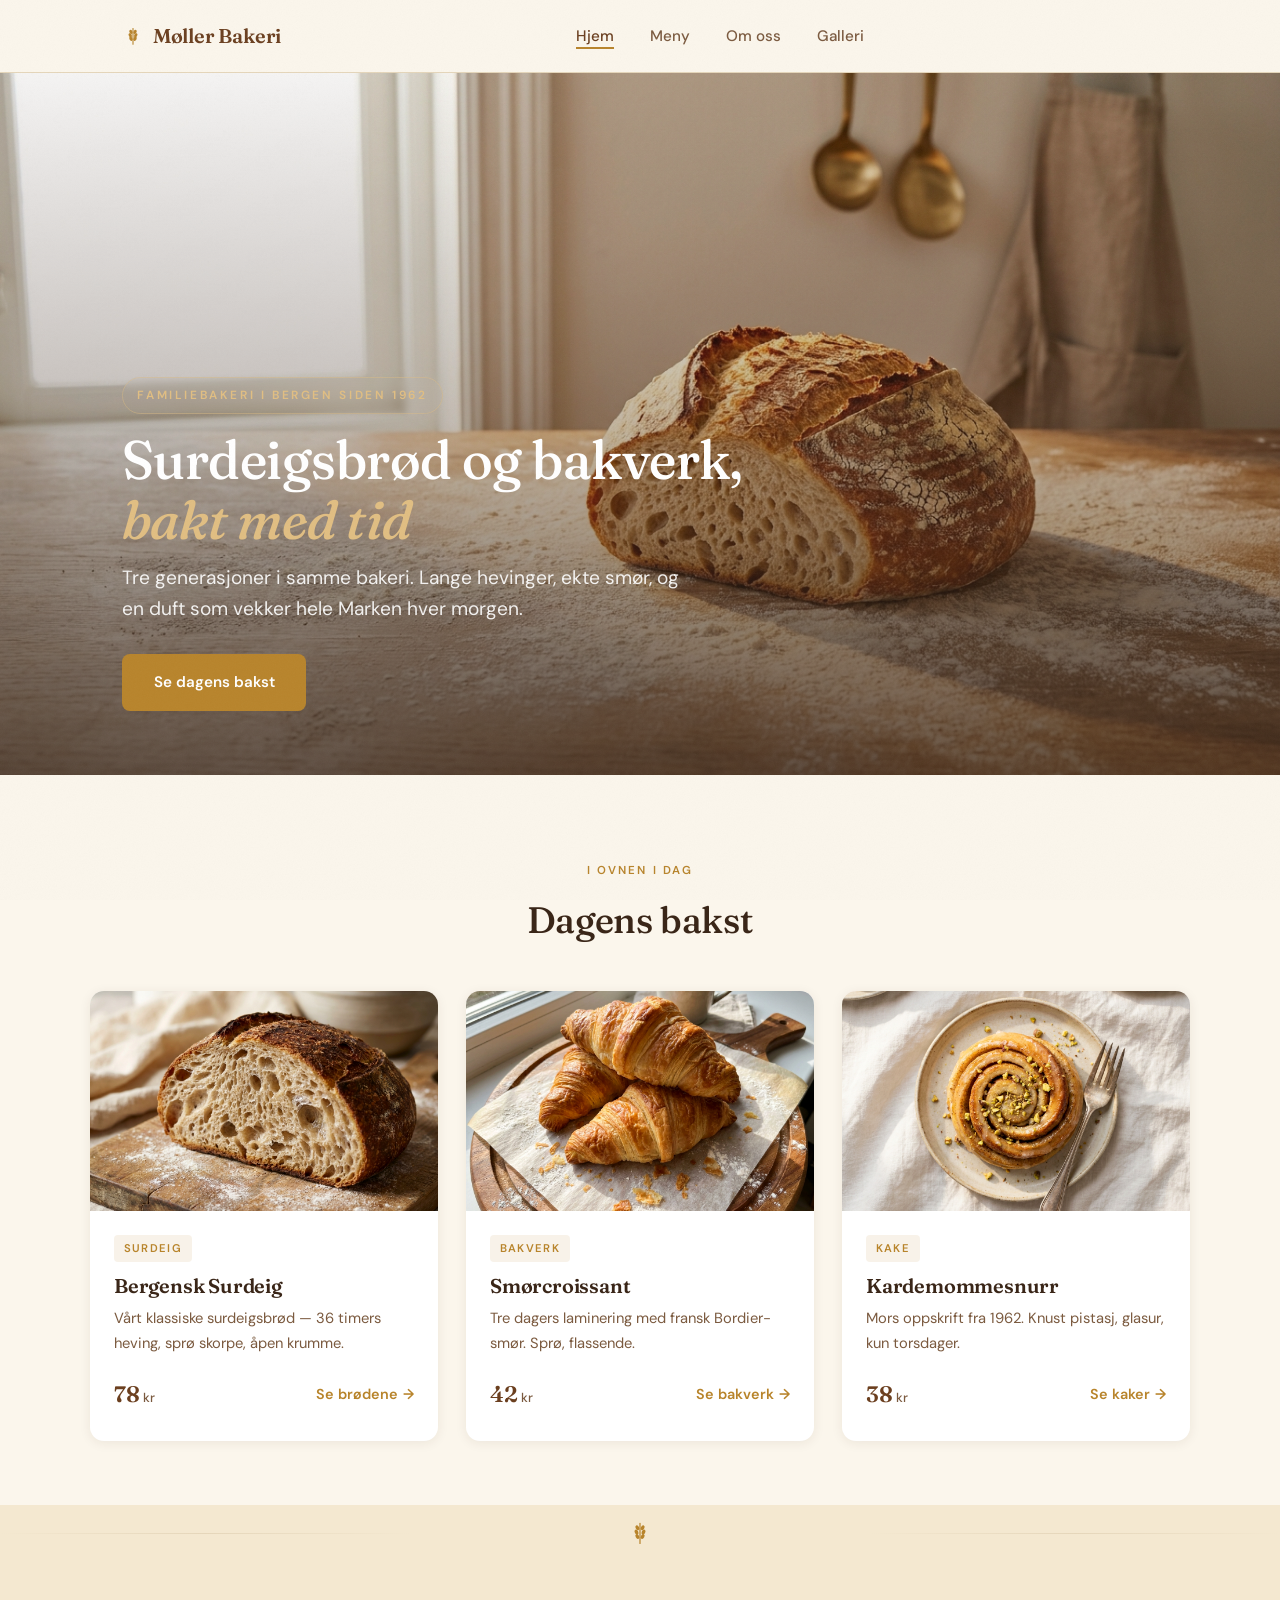
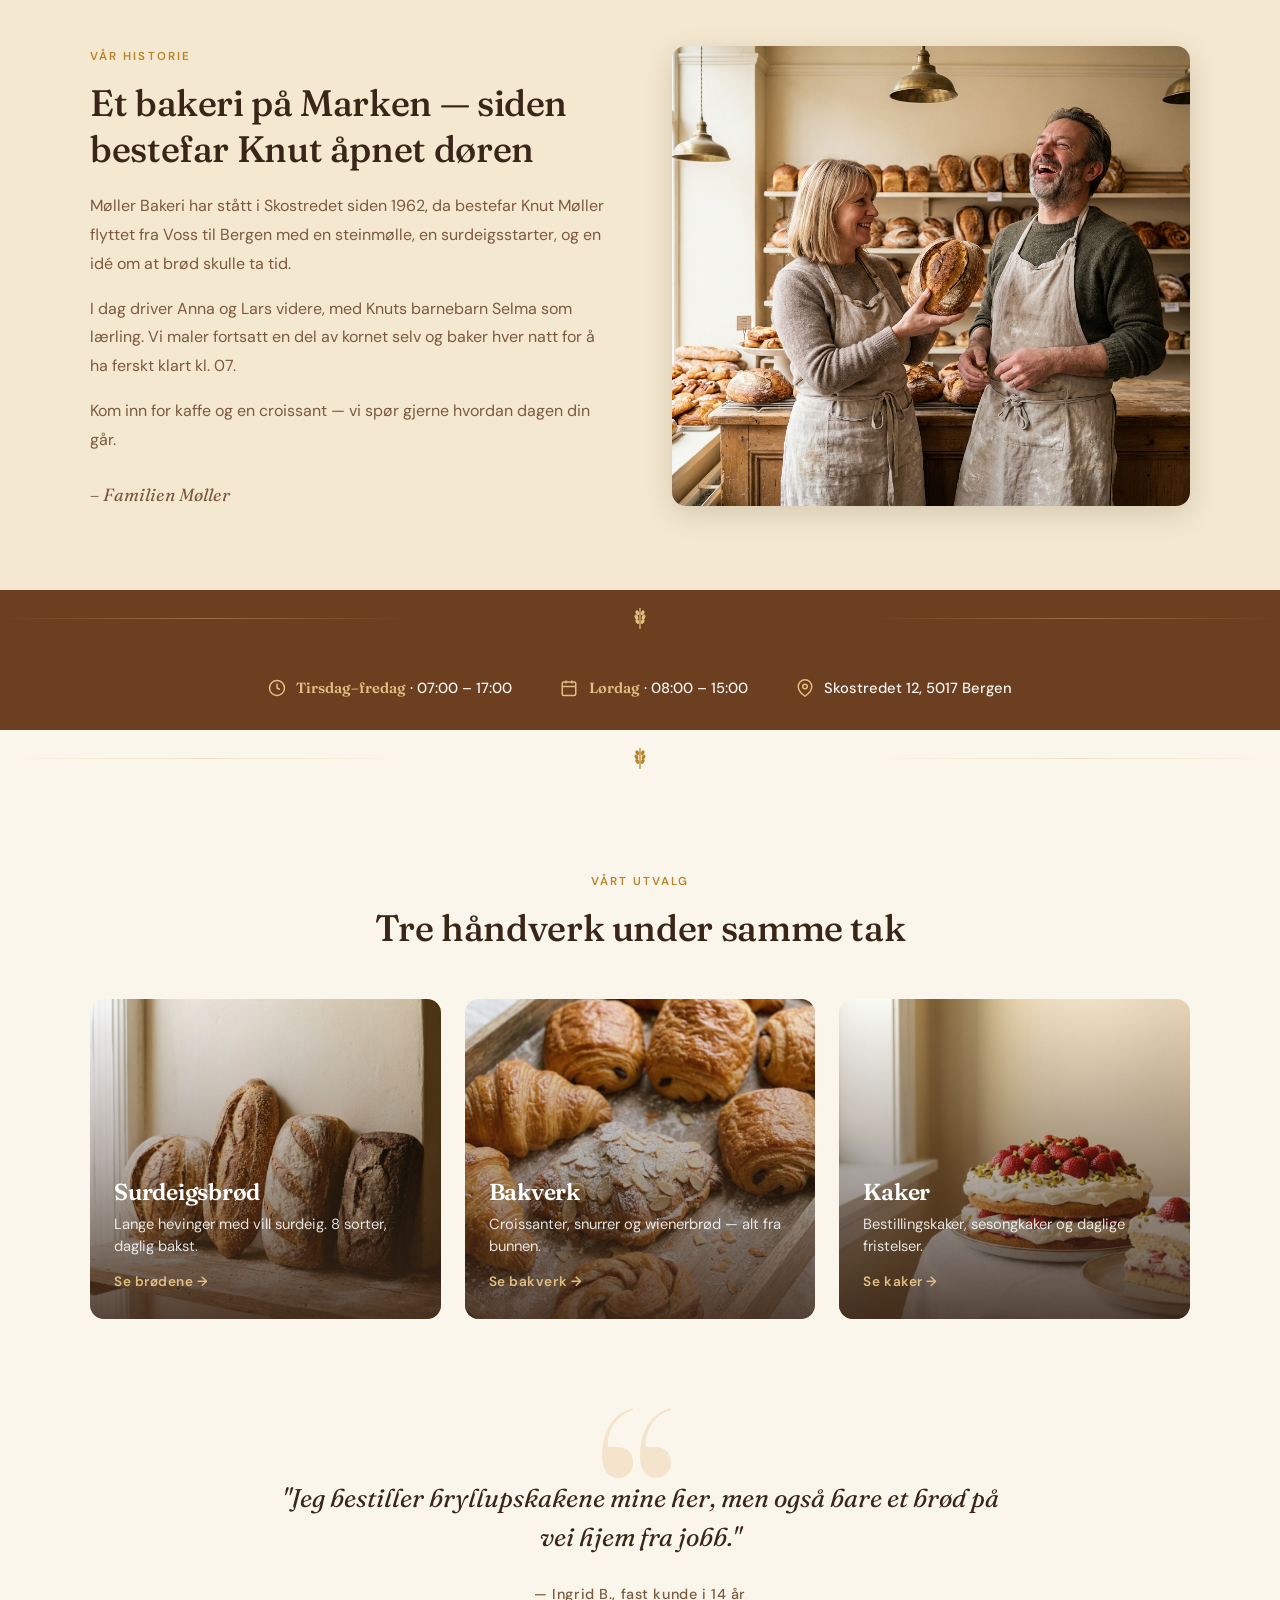
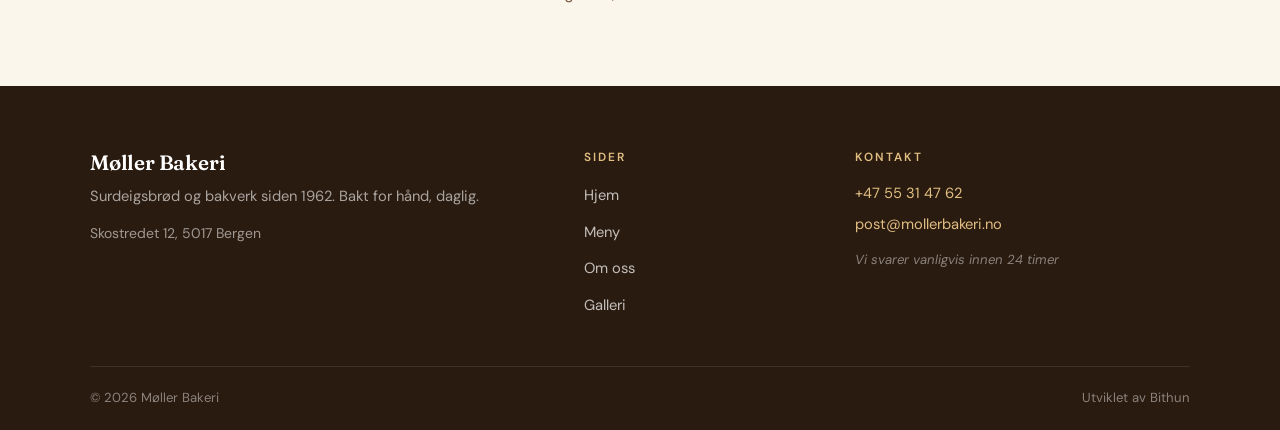
==== commit 725314e4: "chore(classic): comment out i18n + EN toggle — Norwegian-only baseline Per review feedback: classic " ====
--- a/demo-bakeri-classic/index.html
+++ b/demo-bakeri-classic/index.html
@@ -46,7 +46,9 @@
       </ul>
 
       <div class="nav-right">
+        <!-- EN toggle disabled per spec — Norwegian-only baseline. Uncomment for bilingual upsell.
         <button type="button" class="lang-toggle" id="lang-toggle" aria-label="Bytt språk">EN</button>
+        -->
         <button type="button" class="hamburger" id="hamburger" aria-label="Åpne meny" aria-expanded="false">
           <span></span><span></span><span></span>
         </button>
@@ -59,7 +61,7 @@
     <a href="menu.html"    data-i18n="nav.menu">Meny</a>
     <a href="about.html"   data-i18n="nav.about">Om oss</a>
     <a href="gallery.html" data-i18n="nav.gallery">Galleri</a>
-    <button type="button" class="lang-toggle" id="mobile-lang-toggle">EN</button>
+    <!-- <button type="button" class="lang-toggle" id="mobile-lang-toggle">EN</button> -->
   </div>
 
   <main>
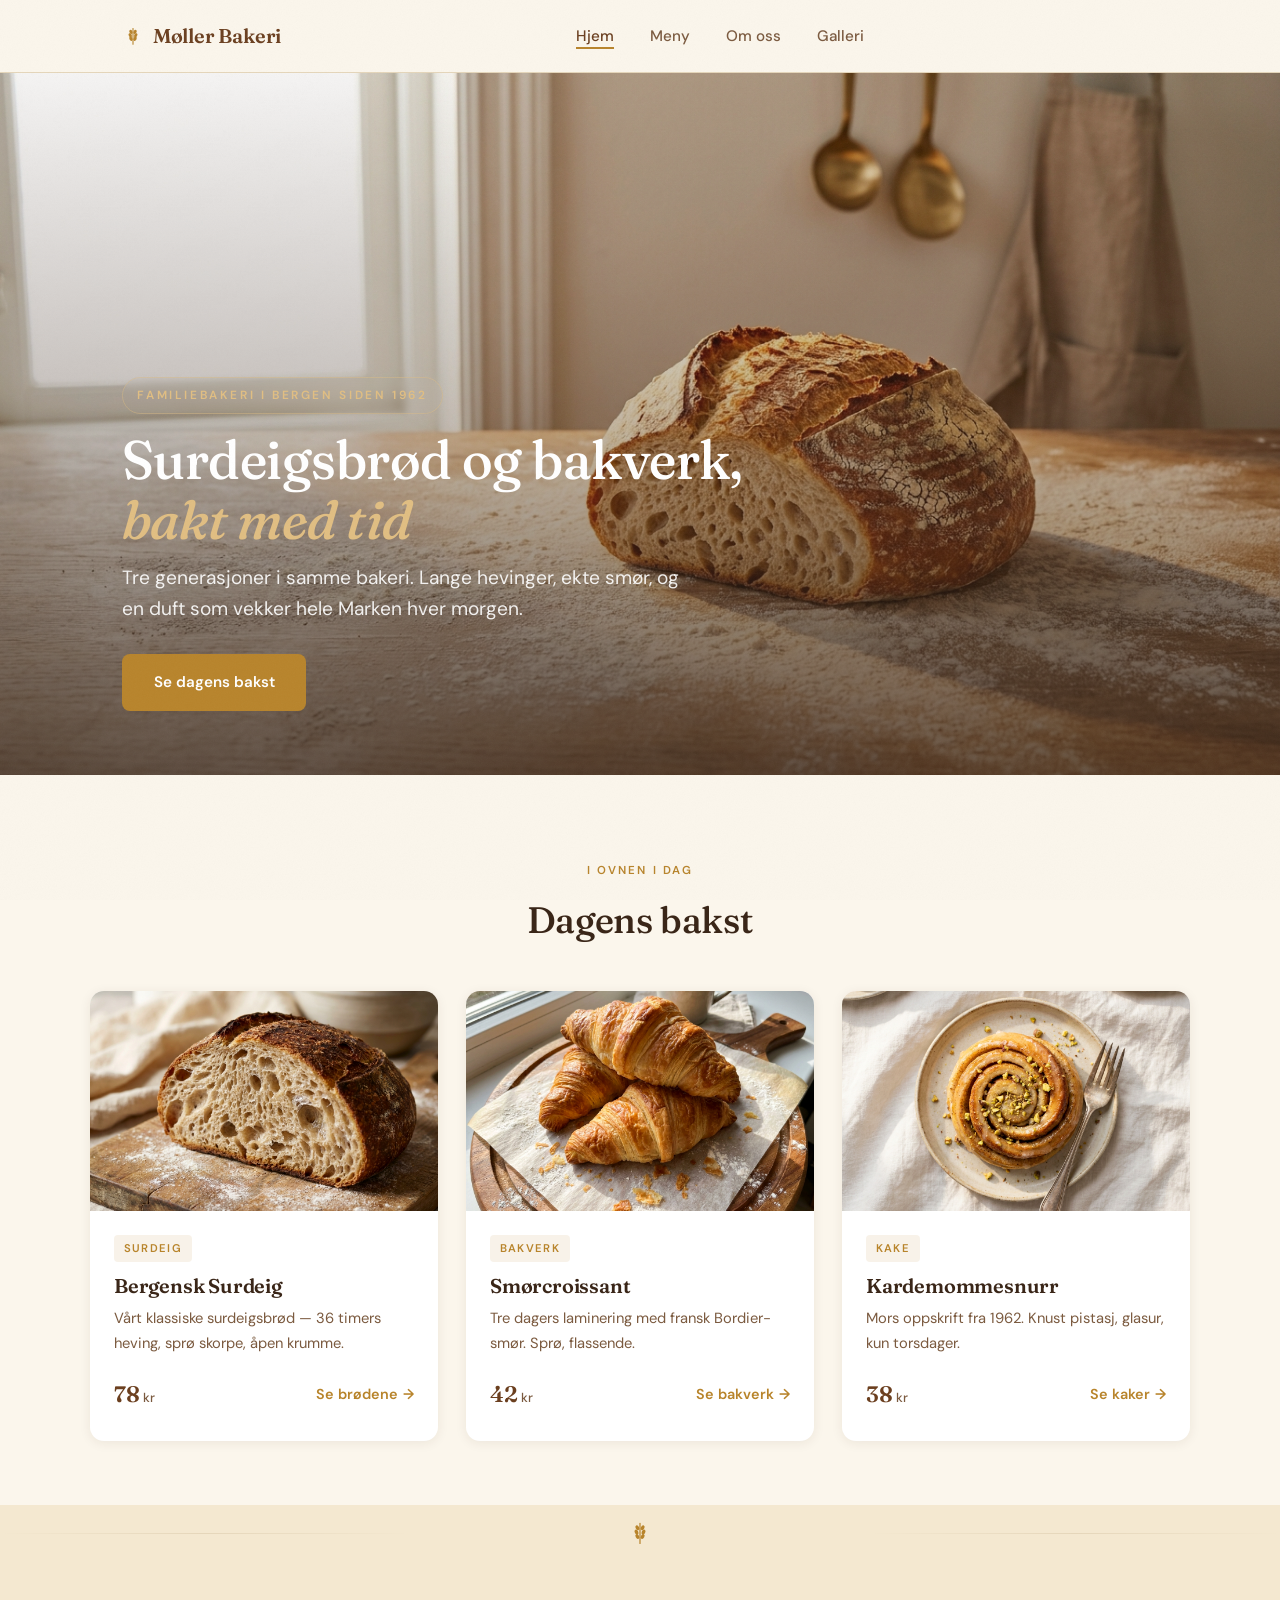
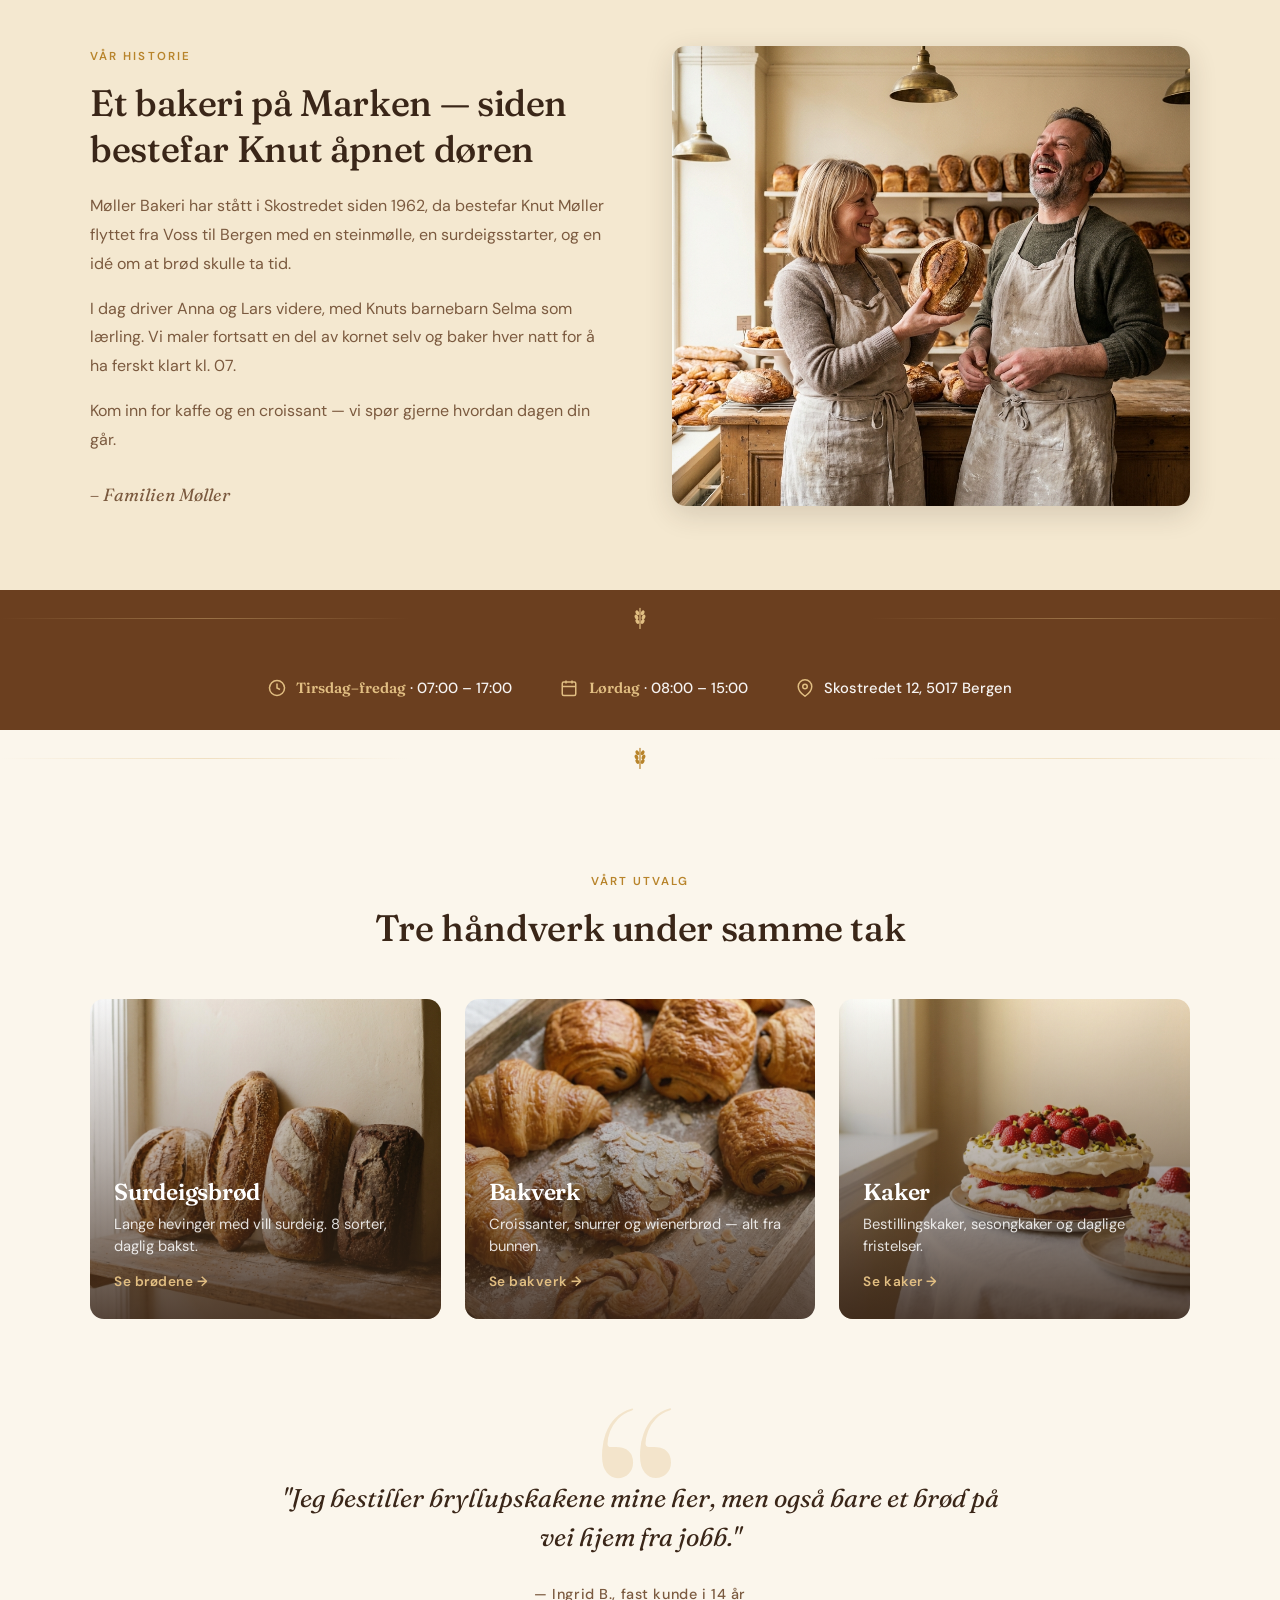
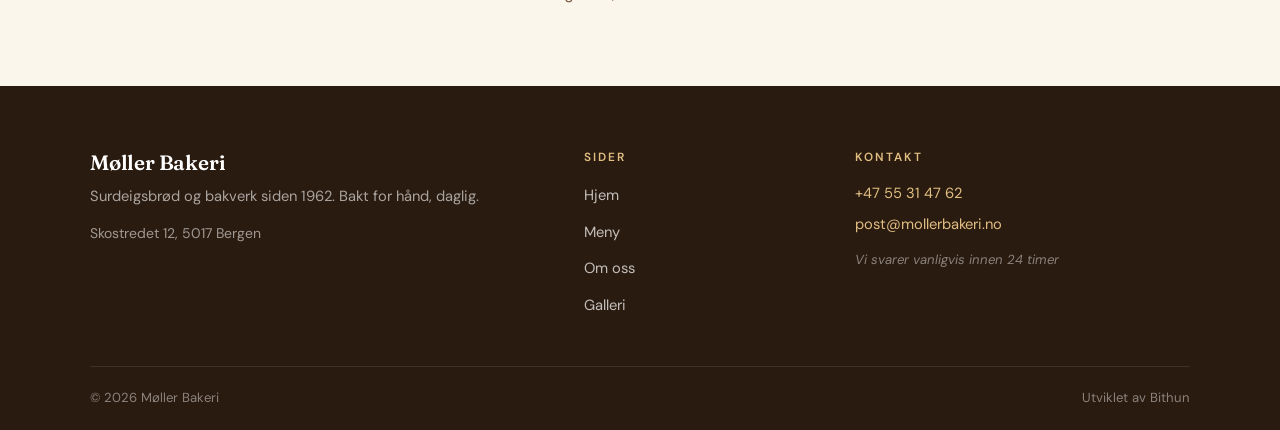
==== commit be324044: "fix(images): reposition hero/gallery crops + remap 11 wrong menu images" ====
--- a/demo-bakeri-classic/index.html
+++ b/demo-bakeri-classic/index.html
@@ -227,7 +227,7 @@
 
         <div class="categories-grid reveal-stagger">
           <a href="menu.html" class="category-card reveal">
-            <img src="assets/images/cat-sourdough.jpg" alt="" data-i18n="cat1.title" loading="lazy" />
+            <img src="assets/images/cat-sourdough.jpg" alt="" data-i18n="cat1.title" loading="lazy" class="focal-lower" />
             <div class="category-card-overlay"></div>
             <div class="category-card-content">
               <h3 data-i18n="cat1.title">Surdeigsbrød</h3>
@@ -247,7 +247,7 @@
           </a>
 
           <a href="menu.html" class="category-card reveal">
-            <img src="assets/images/cat-cake.jpg" alt="" data-i18n="cat3.title" loading="lazy" />
+            <img src="assets/images/cat-cake.jpg" alt="" data-i18n="cat3.title" loading="lazy" class="focal-low" />
             <div class="category-card-overlay"></div>
             <div class="category-card-content">
               <h3 data-i18n="cat3.title">Kaker</h3>
--- a/demo-bakeri-classic/css/style.css
+++ b/demo-bakeri-classic/css/style.css
@@ -1536,7 +1536,7 @@
   .mobile-menu { display: flex; }
 
   .hero { height: 70vh; }
-  .hero-bg { background-position: 50% 50%; }
+  .hero-bg { background-position: 65% 50%; }
   .hero-content h1 { font-size: clamp(1.8rem, 7vw, 2.4rem); }
 
   .story-home-inner { grid-template-columns: 1fr; gap: 2.5rem; }
@@ -1577,3 +1577,153 @@
   .gallery-grid { columns: 1; }
   .nav-inner { padding: 0 1.25rem; }
 }
+
+/* === CLASSIC STATIC OVERRIDE ===
+   Per spec: classic ships as a fully static site — no transitions,
+   animations, or hover transforms. The animation rules above stay
+   intact so:
+     1. premium can keep its richer interactions
+     2. removing this override block alone re-enables motion (paid upsell)
+   ----------------------------------------------------------------- */
+
+*, *::before, *::after {
+  transition: none !important;
+  animation: none !important;
+}
+
+/* Reveal-on-scroll: show immediately, no fade-up */
+.reveal,
+.reveal-stagger > * {
+  opacity: 1 !important;
+  transform: none !important;
+}
+
+/* Page-fade-on-load */
+.page-fade { animation: none !important; }
+
+/* Disable all hover lifts and scale-ups */
+.bake-card:hover,
+.menu-item:hover,
+.category-card:hover,
+.photo-grid-item:hover,
+.btn:hover,
+.btn-accent:hover,
+.btn-primary:hover,
+.btn-outline:hover,
+.story-home-image:hover {
+  transform: none !important;
+}
+
+.category-card:hover img,
+.photo-grid-item:hover img,
+.gallery-item:hover img {
+  transform: none !important;
+  filter: saturate(0.95) contrast(1.02) !important;
+}
+
+/* Cards keep their base shadow on hover instead of intensifying */
+.bake-card:hover,
+.menu-item:hover,
+.category-card:hover {
+  box-shadow: var(--shadow-card) !important;
+}
+
+.btn-accent:hover,
+.btn-primary:hover,
+.btn-outline:hover {
+  box-shadow: none !important;
+}
+
+/* text-link arrow gap stays fixed */
+.text-link:hover { gap: 0.3rem !important; }
+
+/* Gallery overlay does not darken on hover */
+.gallery-item:hover::after { background: rgba(58, 38, 24, 0) !important; }
+
+/* Nav scroll-shadow off */
+.nav.scrolled { box-shadow: none !important; }
+
+/* === CLASSIC MOBILE MENU REDESIGN ===
+   Replaces the inherited template's full-screen-overlay pattern with
+   a compact dropdown panel anchored to the right of the nav. Visible
+   only when .open is set; click-outside closes it (handled in main.js).
+   ----------------------------------------------------------------- */
+@media (max-width: 768px) {
+  .mobile-menu {
+    display: none !important;
+    position: fixed !important;
+    top: 72px !important;
+    right: 1rem !important;
+    left: auto !important;
+    bottom: auto !important;
+    inset: auto 1rem auto auto !important;
+    width: 240px !important;
+    height: auto !important;
+    transform: none !important;
+    background: var(--color-card-bg) !important;
+    border: 1px solid var(--color-border) !important;
+    border-radius: 10px !important;
+    box-shadow: 0 12px 32px rgba(58, 38, 24, 0.15) !important;
+    flex-direction: column !important;
+    justify-content: flex-start !important;
+    align-items: stretch !important;
+    gap: 0 !important;
+    padding: 0.4rem 0 !important;
+    z-index: 1001 !important;
+  }
+  .mobile-menu.open {
+    display: flex !important;
+    transform: none !important;
+  }
+  .mobile-menu a {
+    font-family: var(--font-body) !important;
+    font-size: 0.95rem !important;
+    font-weight: 500 !important;
+    color: var(--color-text) !important;
+    padding: 0.75rem 1.2rem !important;
+    border-bottom: 1px solid var(--color-border) !important;
+    text-align: left !important;
+    line-height: 1.3 !important;
+  }
+  .mobile-menu a:last-of-type {
+    border-bottom: none !important;
+  }
+  .mobile-menu a:hover {
+    background: var(--color-bg-alt) !important;
+    color: var(--color-primary) !important;
+  }
+}
+
+/* === FACE-FRIENDLY CROPPING ===
+   Several source images contain people (Anna at the ovens, Selma shaping
+   pastries, Anna+Lars at the counter). When those images land in any
+   fixed-height container with object-fit: cover the default centred
+   crop tends to clip the top of the head. Bias the crop slightly upward
+   (30% from top) so faces stay in the safe area.
+   Gallery on mobile additionally gets a uniform 4:5 aspect ratio so
+   single-column rendering doesn't produce extremely tall portraits.
+   ----------------------------------------------------------------- */
+.menu-item-image,
+.bake-card-image,
+.category-card img {
+  object-position: center 50%;
+}
+
+@media (max-width: 768px) {
+  .gallery-item img {
+    aspect-ratio: 4 / 5;
+    object-fit: cover;
+    object-position: center 30%;
+    width: 100%;
+    height: auto;
+  }
+}
+
+/* Per-image focal-point overrides — applied via class when the default
+   50% crop shows too much background for a specific source image.
+   Use !important to beat the multi-selector rules above.           */
+.focal-lower { object-position: center 55% !important; }  /* bread on shelf — push down slightly  */
+.focal-low   { object-position: center 70% !important; }  /* cake on table — push well down       */
+.focal-right { object-position: 65% 40% !important; }     /* hero-bread.jpg — subject on right    */
+.bg-focal-right { background-position: 65% center !important; } /* banner BGs with right subject */
+
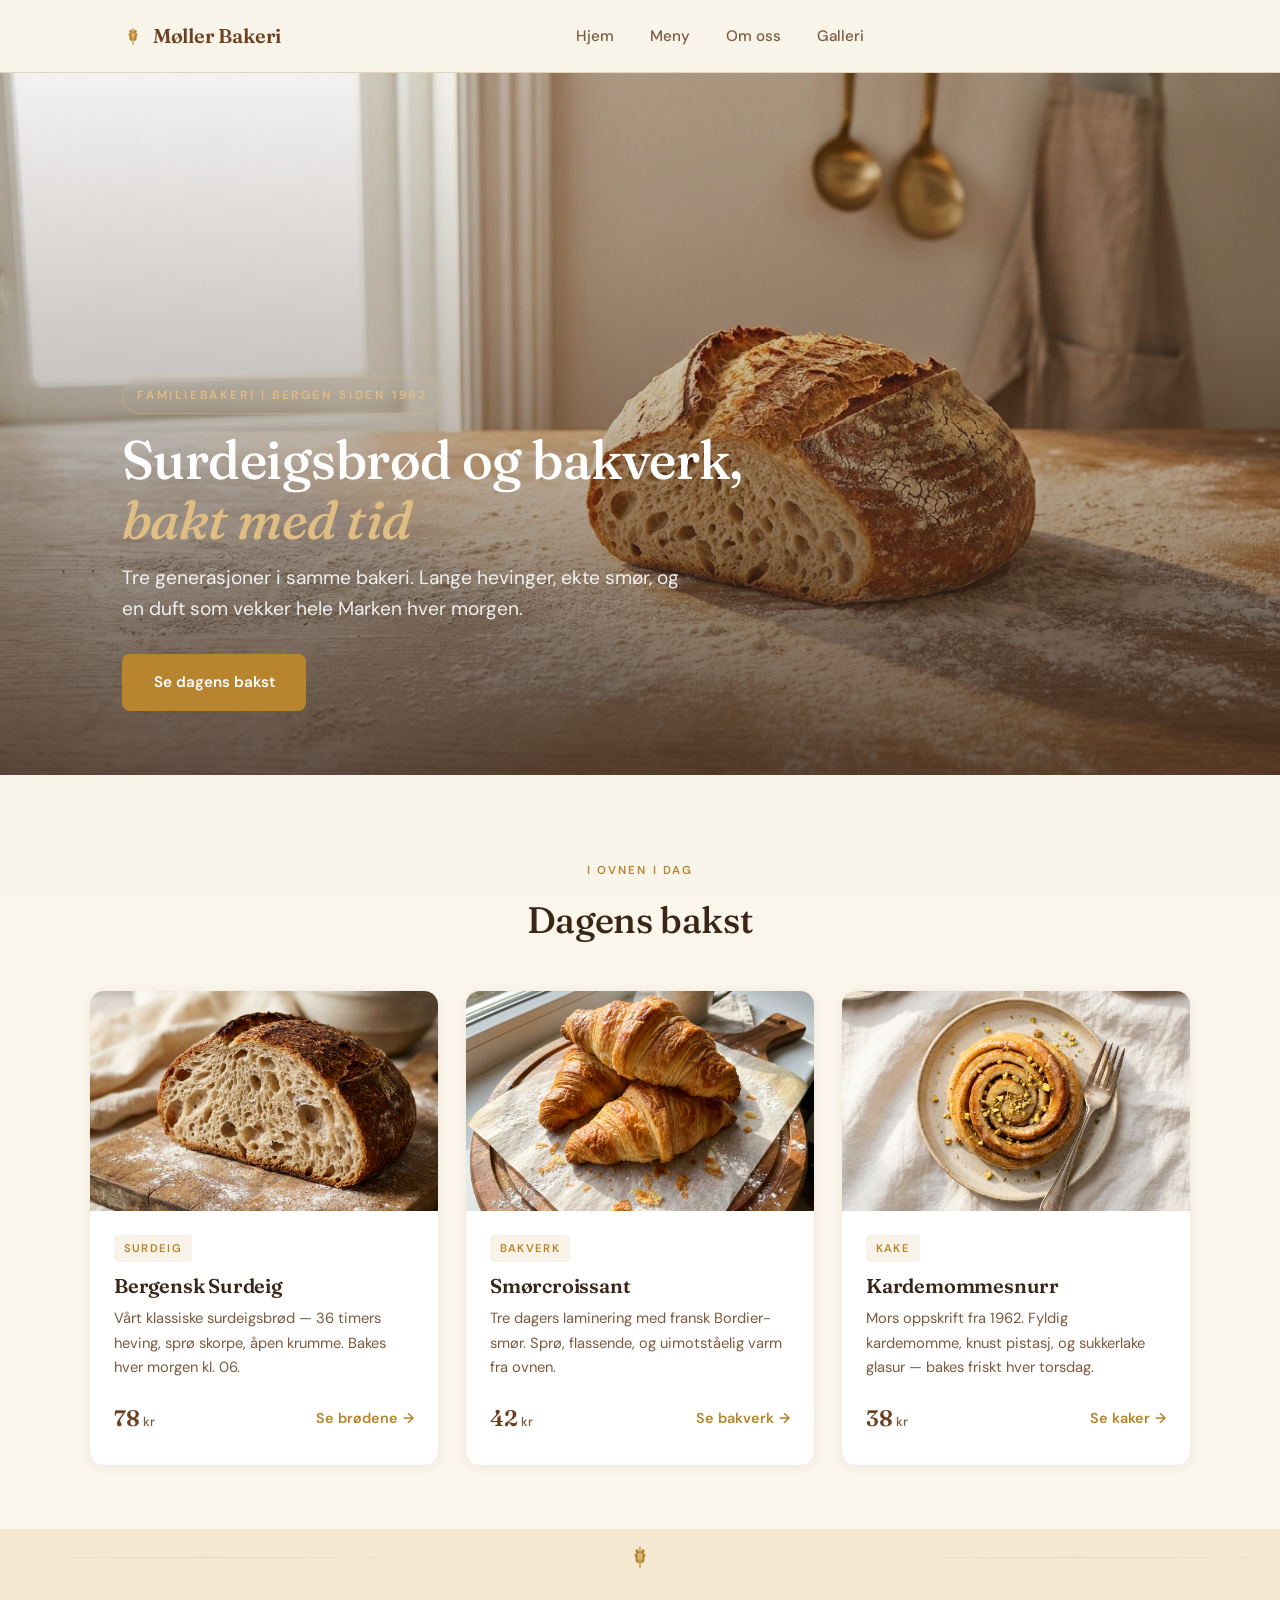
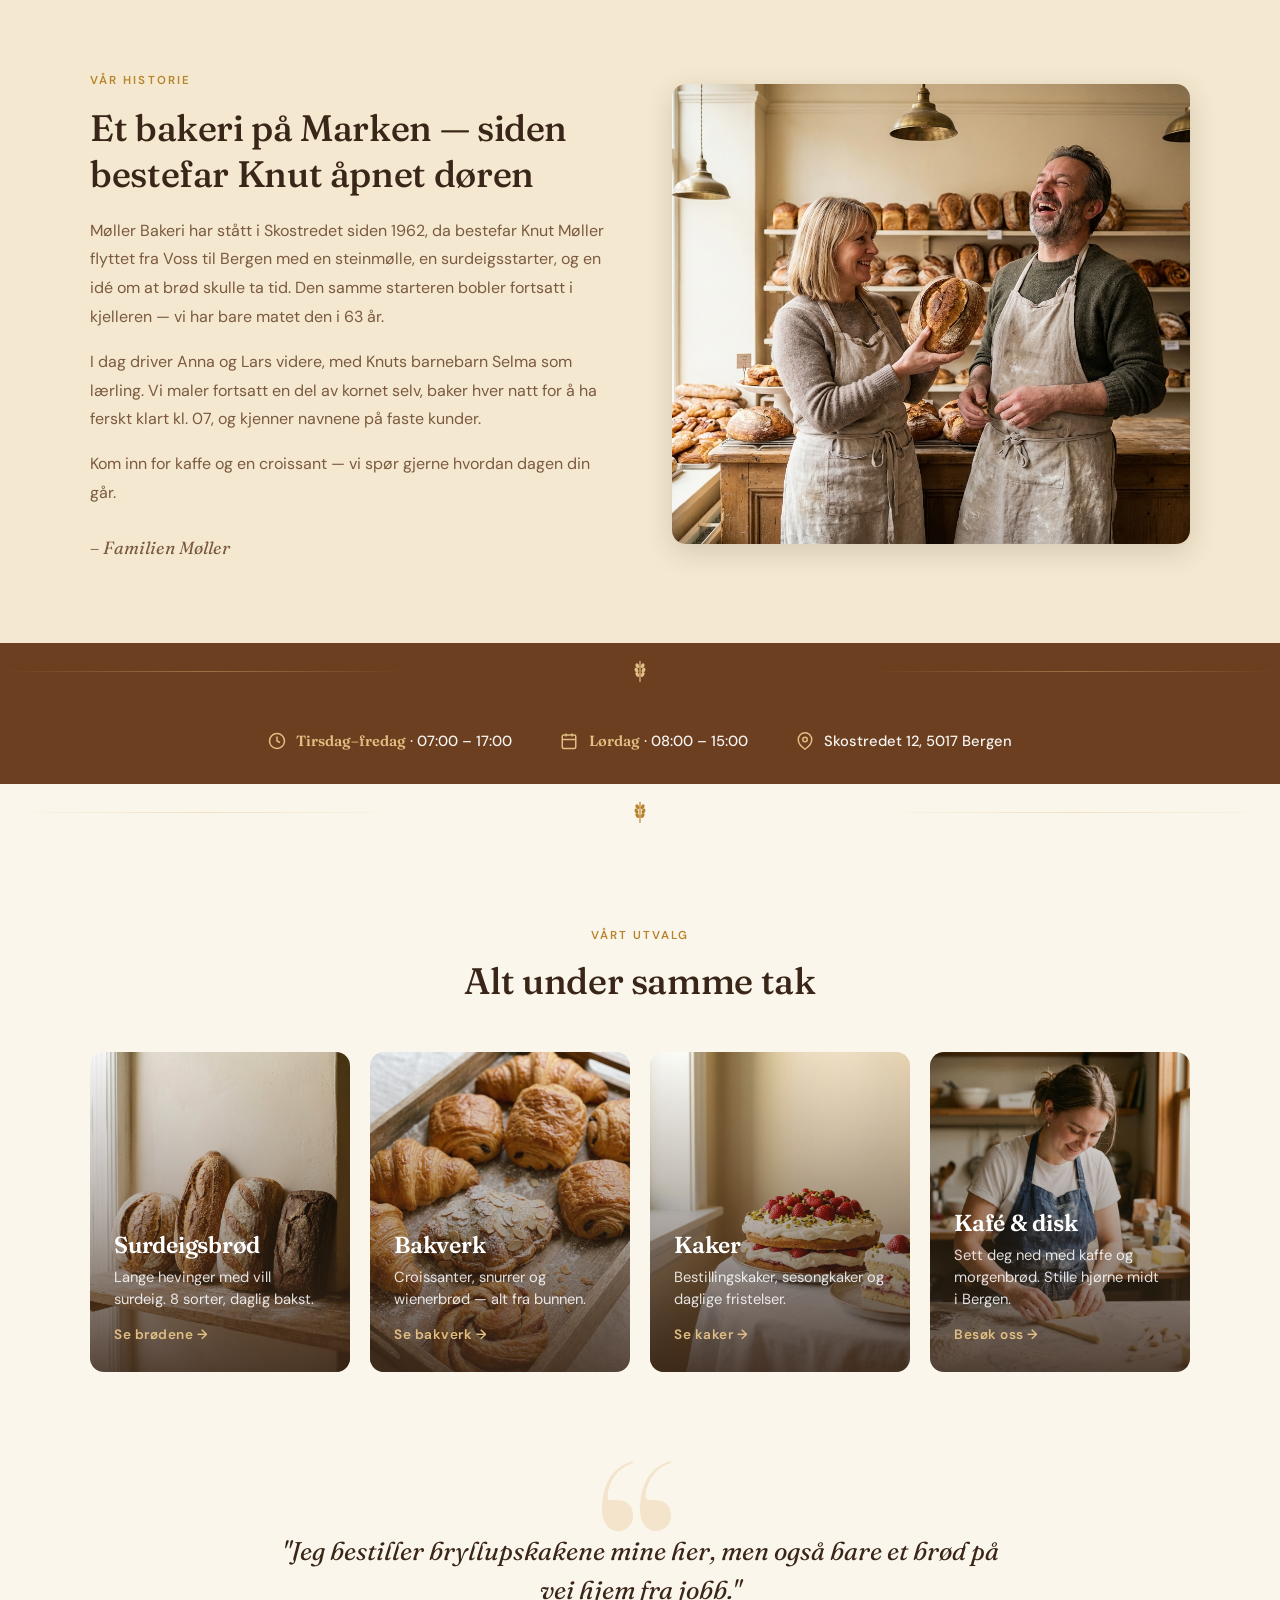
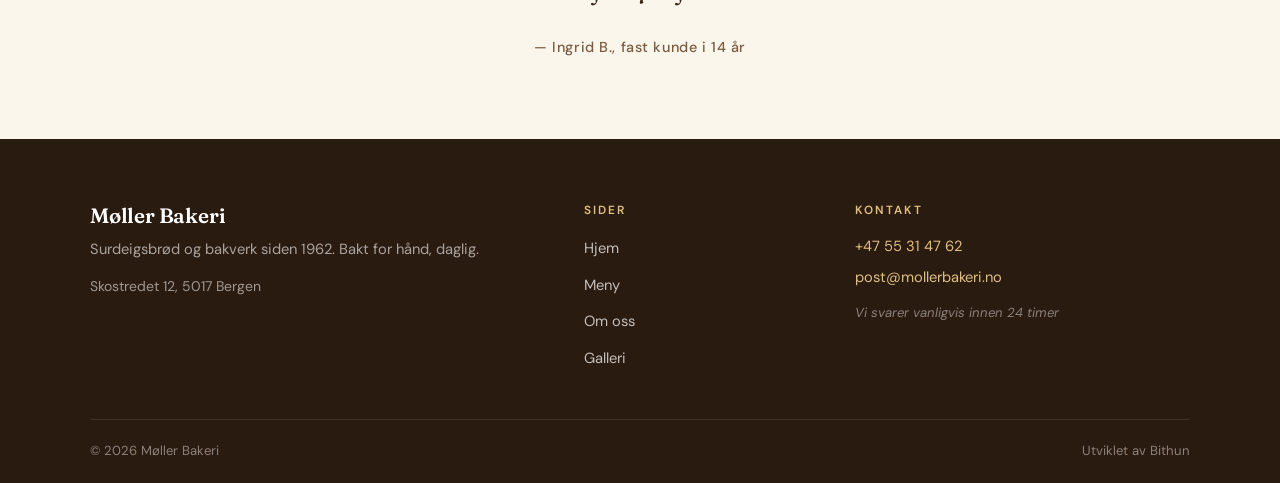
==== commit c2fd7c8f: "feat: review-round-4 — parity, polish, animation pause-on-hover CLASSIC - Restructure gallery into s" ====
--- a/demo-bakeri-classic/index.html
+++ b/demo-bakeri-classic/index.html
@@ -94,7 +94,7 @@
             <div class="bake-card-body">
               <span class="bake-card-tag" data-i18n="today1.tag">Surdeig</span>
               <h3 data-i18n="today1.title">Bergensk Surdeig</h3>
-              <p data-i18n="today1.text">Vårt klassiske surdeigsbrød — 36 timers heving, sprø skorpe, åpen krumme.</p>
+              <p data-i18n="today1.text">Vårt klassiske surdeigsbrød — 36 timers heving, sprø skorpe, åpen krumme. Bakes hver morgen kl. 06.</p>
               <div class="bake-card-footer">
                 <span class="bake-card-price"><span data-i18n="today1.price">78</span><small data-i18n="today.kr">kr</small></span>
                 <a href="menu.html" class="text-link" data-i18n="cat1.link">Se brødene <span aria-hidden="true">→</span></a>
@@ -107,7 +107,7 @@
             <div class="bake-card-body">
               <span class="bake-card-tag" data-i18n="today2.tag">Bakverk</span>
               <h3 data-i18n="today2.title">Smørcroissant</h3>
-              <p data-i18n="today2.text">Tre dagers laminering med fransk Bordier-smør. Sprø, flassende.</p>
+              <p data-i18n="today2.text">Tre dagers laminering med fransk Bordier-smør. Sprø, flassende, og uimotståelig varm fra ovnen.</p>
               <div class="bake-card-footer">
                 <span class="bake-card-price"><span data-i18n="today2.price">42</span><small data-i18n="today.kr">kr</small></span>
                 <a href="menu.html" class="text-link" data-i18n="cat2.link">Se bakverk <span aria-hidden="true">→</span></a>
@@ -120,7 +120,7 @@
             <div class="bake-card-body">
               <span class="bake-card-tag" data-i18n="today3.tag">Kake</span>
               <h3 data-i18n="today3.title">Kardemommesnurr</h3>
-              <p data-i18n="today3.text">Mors oppskrift fra 1962. Knust pistasj, glasur, kun torsdager.</p>
+              <p data-i18n="today3.text">Mors oppskrift fra 1962. Fyldig kardemomme, knust pistasj, og sukkerlake glasur — bakes friskt hver torsdag.</p>
               <div class="bake-card-footer">
                 <span class="bake-card-price"><span data-i18n="today3.price">38</span><small data-i18n="today.kr">kr</small></span>
                 <a href="menu.html" class="text-link" data-i18n="cat3.link">Se kaker <span aria-hidden="true">→</span></a>
@@ -150,8 +150,8 @@
         <div class="story-home-text reveal">
           <span class="section-label" data-i18n="story.label">Vår historie</span>
           <h2 data-i18n="story.heading">Et bakeri på Marken — siden bestefar Knut åpnet døren</h2>
-          <p data-i18n="story.p1">Møller Bakeri har stått i Skostredet siden 1962, da bestefar Knut Møller flyttet fra Voss til Bergen med en steinmølle, en surdeigsstarter, og en idé om at brød skulle ta tid.</p>
-          <p data-i18n="story.p2">I dag driver Anna og Lars videre, med Knuts barnebarn Selma som lærling. Vi maler fortsatt en del av kornet selv og baker hver natt for å ha ferskt klart kl. 07.</p>
+          <p data-i18n="story.p1">Møller Bakeri har stått i Skostredet siden 1962, da bestefar Knut Møller flyttet fra Voss til Bergen med en steinmølle, en surdeigsstarter, og en idé om at brød skulle ta tid. Den samme starteren bobler fortsatt i kjelleren — vi har bare matet den i 63 år.</p>
+          <p data-i18n="story.p2">I dag driver Anna og Lars videre, med Knuts barnebarn Selma som lærling. Vi maler fortsatt en del av kornet selv, baker hver natt for å ha ferskt klart kl. 07, og kjenner navnene på faste kunder.</p>
           <p data-i18n="story.p3">Kom inn for kaffe og en croissant — vi spør gjerne hvordan dagen din går.</p>
           <p class="story-signoff" data-i18n="story.signoff">– Familien Møller</p>
         </div>
@@ -222,7 +222,7 @@
       <div class="categories-inner">
         <div class="categories-heading reveal">
           <span class="section-label" data-i18n="cat.label">Vårt utvalg</span>
-          <h2 data-i18n="cat.heading">Tre håndverk under samme tak</h2>
+          <h2 data-i18n="cat.heading">Alt under samme tak</h2>
         </div>
 
         <div class="categories-grid reveal-stagger">
@@ -253,6 +253,16 @@
               <h3 data-i18n="cat3.title">Kaker</h3>
               <p data-i18n="cat3.text">Bestillingskaker, sesongkaker og daglige fristelser.</p>
               <span class="category-card-link" data-i18n="cat3.link">Se kaker →</span>
+            </div>
+          </a>
+
+          <a href="about.html" class="category-card reveal">
+            <img src="assets/images/about-photo-2.jpg" alt="" data-i18n="cat4.title" loading="lazy" />
+            <div class="category-card-overlay"></div>
+            <div class="category-card-content">
+              <h3 data-i18n="cat4.title">Kafé & disk</h3>
+              <p data-i18n="cat4.text">Sett deg ned med kaffe og morgenbrød. Stille hjørne midt i Bergen.</p>
+              <span class="category-card-link" data-i18n="cat4.link">Besøk oss →</span>
             </div>
           </a>
         </div>
--- a/demo-bakeri-classic/css/style.css
+++ b/demo-bakeri-classic/css/style.css
@@ -713,8 +713,8 @@
 
 .categories-grid {
   display: grid;
-  grid-template-columns: repeat(3, 1fr);
-  gap: 1.5rem;
+  grid-template-columns: repeat(4, 1fr);
+  gap: 1.25rem;
 }
 
 .category-card {
@@ -1250,7 +1250,7 @@
 .photo-grid {
   display: grid;
   grid-template-columns: 3fr 2fr;
-  grid-template-rows: auto auto;
+  grid-template-rows: 230px 230px 540px;
   gap: 1rem;
 }
 
@@ -1258,21 +1258,29 @@
   overflow: hidden;
   border-radius: var(--radius-card);
   box-shadow: var(--shadow-card);
+  background: var(--color-bg-alt);
 }
 
 .photo-grid-item img {
   width: 100%;
   height: 100%;
   object-fit: cover;
+  object-position: center 28%;       /* keep heads/faces in frame */
   transition: transform 0.5s ease;
 }
 
 .photo-grid-item:hover img { transform: scale(1.04); }
 
-.photo-grid-item.large { grid-row: 1 / 2; height: 360px; }
-.photo-grid-item.small-top,
-.photo-grid-item.small-bottom { height: 172px; }
-.photo-grid-item.wide { grid-column: 1 / -1; height: 280px; }
+.photo-grid-item.large        { grid-column: 1; grid-row: 1 / 3; }
+.photo-grid-item.small-top    { grid-column: 2; grid-row: 1; }
+.photo-grid-item.small-bottom { grid-column: 2; grid-row: 2; }
+.photo-grid-item.small-bottom img { object-position: center 50%; }   /* mill gear — center fine */
+.photo-grid-item.wide         { grid-column: 1 / -1; grid-row: 3; }
+.photo-grid-item.wide img     {
+  object-fit: contain;             /* show full storefront, no crop */
+  background: var(--color-bg-alt);
+  object-position: center;
+}
 
 .bakers-section {
   padding: 5rem 2rem;
@@ -1384,13 +1392,20 @@
 }
 
 .gallery-grid {
-  columns: 3;
-  column-gap: 12px;
+  display: flex;
+  gap: 12px;
+  align-items: flex-start;
+}
+
+.gallery-col {
+  flex: 1;
+  min-width: 0;
+  display: flex;
+  flex-direction: column;
+  gap: 12px;
 }
 
 .gallery-item {
-  break-inside: avoid;
-  margin-bottom: 12px;
   border-radius: 10px;
   overflow: hidden;
   cursor: pointer;
@@ -1553,7 +1568,7 @@
   .footer-inner { grid-template-columns: 1fr; gap: 2rem; }
   .footer-bottom { flex-direction: column; gap: 0.5rem; text-align: center; }
 
-  .photo-grid { grid-template-columns: 1fr; }
+  .photo-grid { grid-template-columns: 1fr; grid-template-rows: auto; }
   .photo-grid-item.large,
   .photo-grid-item.small-top,
   .photo-grid-item.small-bottom,
@@ -1566,7 +1581,7 @@
   .bakers-grid,
   .values-grid { grid-template-columns: 1fr; }
 
-  .gallery-grid { columns: 2; }
+  .gallery-grid { flex-direction: column; gap: 10px; }
 
   .lightbox-prev { left: 0.5rem; }
   .lightbox-next { right: 0.5rem; }
@@ -1574,7 +1589,6 @@
 
 @media (max-width: 480px) {
   .container { padding: 0 1.25rem; }
-  .gallery-grid { columns: 1; }
   .nav-inner { padding: 0 1.25rem; }
 }
 
@@ -1722,8 +1736,99 @@
 /* Per-image focal-point overrides — applied via class when the default
    50% crop shows too much background for a specific source image.
    Use !important to beat the multi-selector rules above.           */
+.focal-upper { object-position: center 10% !important; }  /* croissant top — pull crop upward     */
 .focal-lower { object-position: center 55% !important; }  /* bread on shelf — push down slightly  */
 .focal-low   { object-position: center 70% !important; }  /* cake on table — push well down       */
 .focal-right { object-position: 65% 40% !important; }     /* hero-bread.jpg — subject on right    */
 .bg-focal-right { background-position: 65% center !important; } /* banner BGs with right subject */
 
+/* === CLASSIC — KILL ALL :hover STATE CHANGES ===
+   Per spec: classic ships with zero interactive feel. The transition: none
+   override above kills *animation*, but element :hover styles still apply
+   (color shifts, background fills, link yellow-ing, etc). This block flips
+   each hovered element back to its base appearance so nothing changes
+   visually when the cursor passes over it.
+   ----------------------------------------------------------------- */
+
+/* Menu cards — keep base shadow/border, no lift, no glow */
+.menu-item:hover {
+  box-shadow: var(--shadow-card) !important;
+  border-color: var(--color-border) !important;
+  transform: none !important;
+}
+
+/* FAQ — no background fill, no color change, plus icon stays grey */
+.faq-question:hover,
+.faq-question:focus {
+  background: transparent !important;
+  color: var(--color-text) !important;
+}
+.faq-question:hover .faq-icon,
+.faq-question:focus .faq-icon { color: inherit !important; }
+.faq-item:hover { border-color: var(--color-border) !important; }
+
+/* Nav links — no color change, no underline expand */
+.nav-links a:hover,
+.nav-links a.active { color: var(--color-text-light) !important; }
+.nav-links a:hover::after,
+.nav-links a.active::after { width: 0 !important; }
+.nav-logo:hover { color: inherit !important; }
+
+/* Footer + inline links — no yellow on hover */
+.footer a:hover,
+.footer-links a:hover,
+.footer-contact a:hover,
+.footer-bottom a:hover { color: inherit !important; }
+
+/* Text links / arrows — no color change, no gap shift */
+.text-link:hover { color: var(--color-primary) !important; gap: 0.3rem !important; }
+.category-card:hover .category-card-link { gap: 0.35rem !important; }
+
+/* Buttons — keep base appearance on hover */
+.btn-accent:hover {
+  background: var(--color-primary) !important;
+  box-shadow: none !important;
+  transform: none !important;
+}
+.btn-primary:hover {
+  background: var(--color-accent) !important;
+  box-shadow: none !important;
+  transform: none !important;
+}
+.btn-outline:hover {
+  background: transparent !important;
+  color: var(--color-accent) !important;
+  transform: none !important;
+}
+
+/* Lang toggle / hamburger — no hover color change */
+.lang-toggle:hover {
+  color: var(--color-text-light) !important;
+  border-color: var(--color-border) !important;
+}
+
+/* Mobile menu rows — no hover background or color change */
+.mobile-menu a:hover {
+  background: transparent !important;
+  color: var(--color-text) !important;
+}
+
+/* Pre-order trigger inside menu cards — no color change */
+.preorder-link:hover { color: var(--color-accent) !important; }
+
+/* Modal close — no background fill on hover */
+.modal-close-btn:hover {
+  background: transparent !important;
+  color: inherit !important;
+}
+
+/* Photo grid + bake card images — no scale on hover */
+.bake-card-image:hover,
+.photo-grid-item:hover img,
+.menu-item-image:hover,
+.gallery-item:hover img {
+  transform: none !important;
+  filter: none !important;
+}
+
+/* FAQ-item open state still works (it's a click, not hover) */
